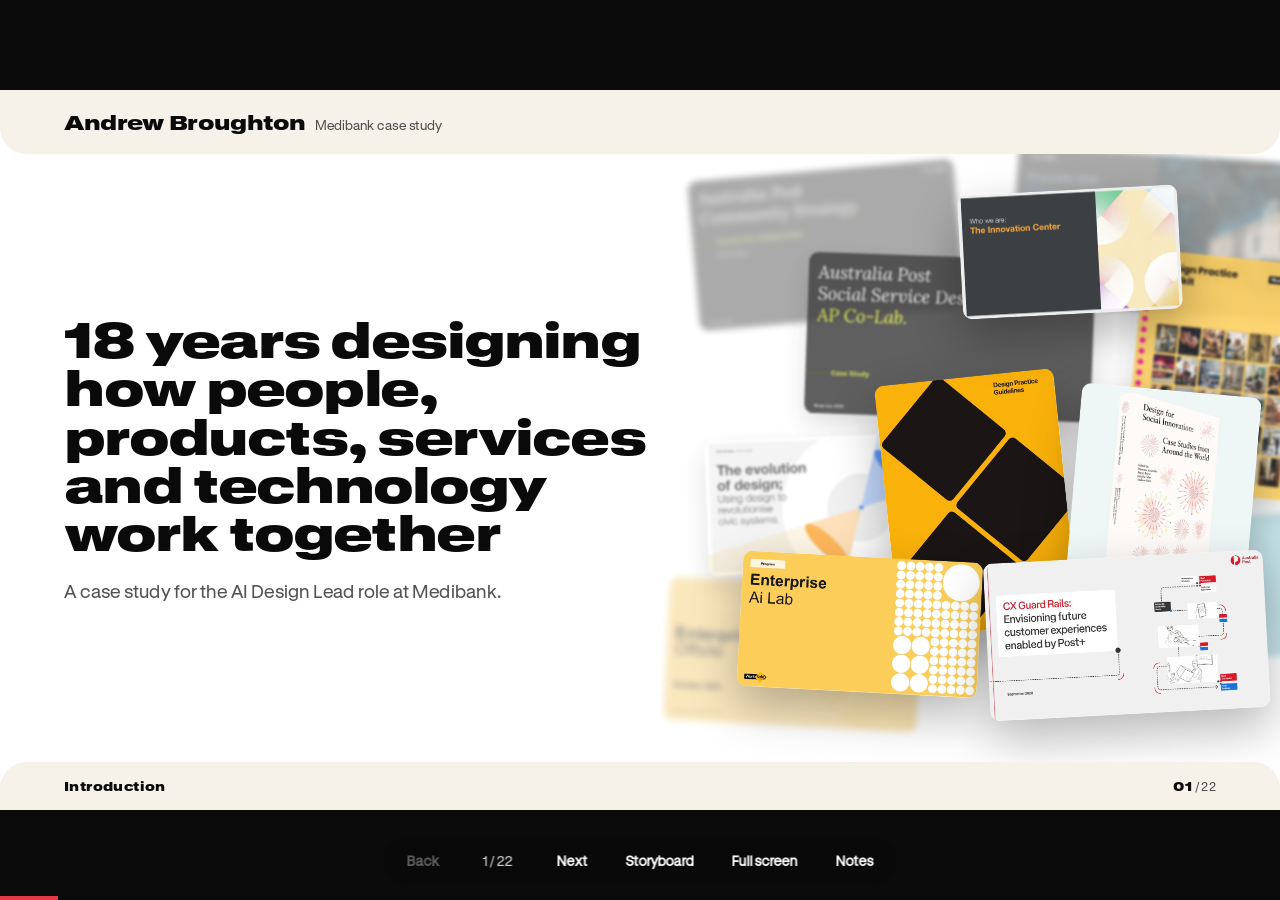
==== medibank/index.html @ 17a87cd7 "Update index.html" ====
<!doctype html>
<html lang="en">
<head>
<meta charset="utf-8">
<meta name="viewport" content="width=device-width, initial-scale=1">
<meta name="robots" content="noindex, nofollow">
<title>Andrew Broughton, Medibank case study</title>
<style>
/* Type and tokens match broughton.com.au/styles.css.
   Font paths are root-relative, so they load once this sits on broughton.com.au. */
@font-face{font-family:"GT Standard L";src:url("/GT-Standard/GT-Standard-L-Standard-Regular-Trial.woff2") format("woff2");font-weight:400;font-style:normal;font-display:swap}
@font-face{font-family:"GT Standard M";src:url("/GT-Standard/GT-Standard-M-Extended-Black-Trial.woff2") format("woff2");font-weight:900;font-style:normal;font-display:swap}

:root{
  --primary:#E63946;
  --ink:#0A0A0A;
  --ink-70:rgba(17,17,17,.72);
  --white:#FFFFFF;
  --grey-soft:#F5F5F5;
  --cream:#F6F2E9;
  --line:#E4DED2;
  --todo:#7A4E00;
  --todo-bg:#FFF1CC;
  --ease:cubic-bezier(.22,.61,.36,1);
  --L:"GT Standard L",system-ui,sans-serif;
  --M:"GT Standard M",system-ui,sans-serif;
}
*{box-sizing:border-box;margin:0;padding:0}
html,body{height:100%;background:var(--ink);overflow:hidden}
body{font-family:var(--L);color:var(--ink);-webkit-font-smoothing:antialiased}
h1,h2,h3,h4{font-family:var(--M);font-weight:900;line-height:1.02;letter-spacing:-.03em;text-wrap:balance}
button{font:inherit;color:inherit}
a{color:inherit}
:focus-visible{outline:4px solid var(--primary);outline-offset:4px}
.todo{background:var(--todo-bg);color:var(--todo);border-radius:8px;padding:1px 8px;font-family:var(--L);font-weight:400;font-size:.9em;letter-spacing:0;box-decoration-break:clone;-webkit-box-decoration-break:clone}
.ink .todo,.lede .todo,.cap .todo{background:#3B2F12;color:#FFD98A}

/* ============ Stage: a fixed 1920x1080 slide, scaled to fit ============ */
.stage{position:absolute;left:50%;top:50%;width:1920px;height:1080px;transform-origin:center;overflow:hidden;background:var(--white)}
.slide{position:absolute;inset:0;background:var(--white);opacity:0;visibility:hidden;transition:opacity .45s var(--ease),transform .45s var(--ease),visibility 0s linear .45s;transform:translateX(48px)}
.slide.before{transform:translateX(-48px)}
.slide.active{opacity:1;visibility:visible;transform:none;transition:opacity .45s var(--ease),transform .45s var(--ease),visibility 0s}
@media (prefers-reduced-motion:reduce){.slide,.slide.before,.slide.active{transform:none;transition:none}}

/* Slide chrome: the portfolio's cream header and ticker */
.s-head,.s-foot{color:var(--ink)}
.s-head{position:absolute;top:0;left:0;right:0;height:96px;background:var(--cream);border-radius:0 0 40px 40px;display:flex;align-items:center;justify-content:space-between;padding:0 96px;z-index:3}
.s-brand{font-family:var(--M);font-weight:900;font-size:30px;letter-spacing:-.025em}
.s-brand small{font-family:var(--L);font-weight:400;font-size:20px;letter-spacing:0;color:var(--ink-70);margin-left:14px}
.s-sect{font-size:20px;color:var(--ink-70)}
.s-sect b{font-family:var(--M);font-weight:900;color:var(--primary);margin-right:10px}
.s-foot{position:absolute;bottom:0;left:0;right:0;height:72px;background:var(--cream);border-radius:40px 40px 0 0;display:flex;align-items:center;justify-content:space-between;padding:0 96px;z-index:3}
.s-foot .t{font-family:var(--M);font-weight:900;font-size:18px;letter-spacing:.01em}
.s-foot .t span{font-family:var(--L);font-weight:400;color:var(--ink-70);margin-left:12px}
.s-foot .n{font-family:var(--M);font-weight:900;font-size:18px}
.s-foot .n span{color:var(--ink-70);font-family:var(--L);font-weight:400}
.s-body{position:absolute;top:96px;bottom:72px;left:0;right:0;padding:56px 96px;display:flex;flex-direction:column;justify-content:center}

/* Case card, the portfolio's rollover pattern */
.case{display:flex;flex-direction:column;background:none;border:0;padding:0;text-align:left;cursor:zoom-in;width:100%;text-decoration:none;color:inherit}
.case[data-missing]{cursor:default}
a.case{cursor:pointer}
.case .media{border-radius:40px 40px 0 0;overflow:hidden;background:var(--grey-soft);position:relative;transition:border-radius .4s var(--ease)}
.case .media img{width:100%;height:100%;object-fit:cover;display:block}
.case .cap{background:var(--primary);color:#fff;border-radius:0 0 40px 40px;padding:24px 30px 28px;display:flex;flex-direction:column;gap:8px;transition:border-radius .4s var(--ease)}
.case .cap h3,.case .cap h4{color:#fff;font-size:26px;letter-spacing:-.02em}
.case .cap p{color:rgba(255,255,255,.92);font-size:19px;line-height:1.4}
.case:hover .media,.case:hover .cap{border-radius:72px}
.case:focus-visible{outline:none}
.case:focus-visible .cap{outline:4px solid var(--ink);outline-offset:4px}

/* Missing image: says exactly which file to drop in */
.ph{position:absolute;inset:0;display:flex;flex-direction:column;align-items:center;justify-content:center;text-align:center;padding:24px;gap:6px;color:var(--ink-70);font-size:18px;background:repeating-linear-gradient(135deg,var(--grey-soft) 0 18px,#EDEDED 18px 36px)}
.ph b{color:var(--ink);font-size:20px}
.ph em{font-style:normal;background:#fff;border-radius:999px;padding:4px 14px;font-size:15px;color:var(--ink);margin-top:6px;word-break:break-all}
.ink .ph{background:repeating-linear-gradient(135deg,#1A1A1A 0 18px,#222 18px 36px);color:rgba(255,255,255,.7)}
.ink .ph b{color:#fff}

/* ============ Title slide ============ */
.intro .top{display:flex;justify-content:space-between;align-items:flex-end;gap:64px}
.intro h1{font-size:104px;line-height:.98;letter-spacing:-.035em;max-width:15ch}
.lede{background:var(--ink);color:#fff;border-radius:28px;padding:28px 34px;font-size:24px;line-height:1.45;max-width:30ch}
.intro .lede{max-width:34ch;flex:none}
.cards{display:grid;grid-template-columns:repeat(5,1fr);gap:28px;margin-top:48px}
.cards .media{height:170px}
.cards .cap{min-height:250px;padding:22px 26px 26px}
.cards .cap h3{font-size:23px}
.cards .cap p{font-size:16px}
.cards .cap .org{opacity:.85}

/* ============ Published ============ */
.slide.ink{background:var(--ink);color:#fff}
.pub{display:grid;grid-template-columns:470px 640px 1fr;gap:40px;align-items:center;height:100%}
.pub h2{font-size:84px;color:#fff;letter-spacing:-.035em}
.pub .intro-p{font-size:24px;line-height:1.45;margin-top:28px;color:rgba(255,255,255,.84)}
.pub-feature .media{height:520px}
.pub-feature .cap h3{font-size:30px}
.pub-feature .cap p{font-size:20px}
.pub-side{display:grid;grid-template-columns:1fr 1fr;gap:24px}
.pub-side .media{height:196px}
.pub-side .cap{padding:18px 22px 22px;min-height:120px}
.pub-side .cap h4{font-size:19px}
.pub-side .cap p{font-size:15px}

/* ============ Question slides ============ */
.slide.question{background:var(--primary);color:#fff}
.question .count{font-family:var(--M);font-weight:900;font-size:24px}
.question h2{font-size:112px;line-height:1.02;letter-spacing:-.04em;margin-top:24px;position:relative;z-index:1}
.question h2 .ln{display:block;overflow:hidden;padding-bottom:.2em;margin-bottom:-.2em}
.question h2 .ln>span{display:block;transform:translateY(112%);transition:transform .9s var(--ease)}
.question.active h2 .ln>span{transform:none}
.question h2 .ln:nth-child(2)>span{transition-delay:.08s}
.question h2 .ln:nth-child(3)>span{transition-delay:.16s}
.question h2 .ln:nth-child(4)>span{transition-delay:.24s}
.question .sub{font-size:28px;margin-top:30px;max-width:56ch;position:relative;z-index:1}
.jump{display:flex;gap:14px;flex-wrap:wrap;margin-top:36px;position:relative;z-index:1}
.pill{display:inline-flex;align-items:center;gap:12px;background:var(--ink);color:#fff;border:0;border-radius:999px;padding:16px 28px;font-weight:600;font-size:20px;cursor:pointer;text-decoration:none;transition:background .2s ease,color .2s ease}
.pill:hover{background:var(--primary);color:#fff}
.pill.light{background:#fff;color:var(--ink)}
.pill.light:hover{background:var(--ink);color:#fff}
.ghost{position:absolute;right:40px;bottom:-150px;font-family:var(--M);font-weight:900;font-size:1000px;line-height:1;color:rgba(255,255,255,.12);pointer-events:none;transform:translateY(80px);opacity:0;transition:transform 1.1s var(--ease) .1s,opacity 1.1s var(--ease) .1s}
.question.active .ghost{transform:none;opacity:1}
@media (prefers-reduced-motion:reduce){.question h2 .ln>span,.ghost{transform:none!important;opacity:1}}

/* ============ Project frames ============ */
.slide.frame.alt{background:var(--grey-soft)}
.frame-grid{display:grid;grid-template-columns:700px 1fr;gap:64px;align-items:center;height:100%}
.frame .crumb{font-size:20px;color:var(--ink-70)}
.frame .crumb b{font-family:var(--M);font-weight:900;color:var(--primary);margin-right:8px}
.frame h3{font-size:76px;margin-top:14px;letter-spacing:-.035em}
.frame .org{font-size:20px;color:var(--ink-70);margin-top:8px}
.frame .lede{margin-top:28px;font-size:27px;max-width:none}
.did{margin-top:22px;font-size:20px;line-height:1.5}
.did p+p{margin-top:12px}
.proof{margin-top:22px;padding-top:18px;border-top:3px solid var(--line);font-size:19px;line-height:1.45}
.proof a{color:var(--primary);font-weight:600}
.shots{display:grid;grid-template-columns:1fr 1fr;gap:32px;align-items:start}
.shots .media{aspect-ratio:4/3;height:auto}
.media.fit-contain{background:#E8E4DA}
.media.fit-contain img{object-fit:contain;padding:18px}
.ink .media.fit-contain{background:#1E1E1E}
.shots .cap{padding:22px 28px 24px}
.shots .cap h4{font-size:20px}
.shots .cap p{font-size:18px}


/* Frame: text left, two big images stacked on the right, bleeding off the edge (3/8 of the slide) */
.slide.frame .s-body{padding-right:calc(720px + 96px)}
.frame-text{max-width:900px}
.stack{position:absolute;top:24px;bottom:24px;right:0;width:720px;display:grid;grid-template-rows:repeat(2,minmax(0,1fr));gap:16px}
.shot{position:relative;display:block;height:100%;border:0;padding:0;background:none;cursor:zoom-in;text-align:left}
.shot .media{position:absolute;inset:0;border-radius:40px 0 0 40px;overflow:hidden;background:var(--grey-soft);transition:border-radius .4s var(--ease)}
.shot:hover .media{border-radius:72px 0 0 72px}
.shot .media img{width:100%;height:100%;object-fit:cover;display:block}
.shot .media.fit-contain img{object-fit:contain;padding:22px}
.shot .tag{position:absolute;left:24px;bottom:22px;z-index:2;display:inline-flex;align-items:baseline;gap:12px;max-width:calc(100% - 48px);background:var(--primary);color:#fff;border-radius:999px;padding:10px 20px;font-size:17px;line-height:1.3}
.shot .tag b{font-family:var(--M);font-weight:900;font-size:15px;white-space:nowrap}
.shot .tag .todo{background:#3B2F12;color:#FFD98A}
.shot:focus-visible{outline:none}
.shot:focus-visible .media{outline:4px solid var(--primary);outline-offset:-4px}
.shot[data-missing] .tag{display:none}


.did .lbl{font-family:var(--M);font-weight:900;color:var(--primary);letter-spacing:-.01em}
.steps-row{list-style:none;counter-reset:st;display:flex;gap:14px;margin-top:30px;position:relative;z-index:1;flex-wrap:wrap}
.steps-row li{counter-increment:st;display:flex;align-items:center;gap:12px;background:rgba(0,0,0,.16);border-radius:999px;padding:10px 22px 10px 10px;font-size:21px;font-weight:600}
.steps-row li::before{content:counter(st);display:inline-flex;align-items:center;justify-content:center;width:36px;height:36px;border-radius:50%;background:#fff;color:var(--primary);font-family:var(--M);font-weight:900;font-size:18px}

/* Frame: problem > solution on the slide; detail on demand */
.ps{margin-top:30px;display:grid;gap:18px;max-width:820px}
.ps p{font-size:25px;line-height:1.4}
.ps.story{gap:22px;margin-top:26px}
.ps.story p{font-size:22px;line-height:1.42}
.ps.story .concl{padding-top:18px;border-top:3px solid var(--line)}
.ps b{display:block;font-family:var(--M);font-weight:900;font-size:16px;letter-spacing:.02em;color:var(--primary);margin-bottom:4px}
.frame .proof{font-size:20px;margin-top:28px;max-width:820px}
.detail-btn{margin-top:26px;display:inline-flex;align-items:center;gap:10px;background:transparent;border:2px solid var(--line);border-radius:999px;padding:8px 10px 8px 18px;font-size:16px;font-weight:600;color:var(--ink-70);cursor:pointer}
.detail-btn span{display:inline-flex;align-items:center;justify-content:center;width:26px;height:26px;border-radius:6px;background:var(--grey-soft);font-size:13px;font-weight:700}
.detail-btn:hover{border-color:var(--primary);color:var(--ink)}
.detail{position:absolute;top:24px;bottom:24px;left:48px;width:calc(1920px - 720px - 48px - 48px);background:var(--ink);color:#fff;border-radius:40px;padding:48px 56px;z-index:4;opacity:0;visibility:hidden;transform:translateY(16px);transition:opacity .3s var(--ease),transform .3s var(--ease),visibility 0s linear .3s;overflow:auto}
.slide.show-detail .detail{opacity:1;visibility:visible;transform:none;transition:opacity .3s var(--ease),transform .3s var(--ease),visibility 0s}
.detail-head{display:flex;justify-content:space-between;align-items:center;gap:20px;margin-bottom:28px}
.detail-head b{font-family:var(--M);font-weight:900;font-size:26px}
.detail-head .pill{background:#fff;color:var(--ink);font-size:16px;padding:10px 18px}
.detail .did{font-size:24px;line-height:1.5;margin-top:0}
.detail .did p+p{margin-top:18px}
.detail .todo{background:#3B2F12;color:#FFD98A}
.frame .asks{margin-top:26px;font-family:var(--M);font-weight:900;font-size:20px;color:var(--primary);letter-spacing:-.01em}
.frame .asks + .lede{margin-top:10px}

/* Title */
.intro h1{font-size:74px;max-width:15ch;position:relative;z-index:2}
.intro .lede{position:relative;z-index:2}
.intro-sub{position:relative;z-index:2;margin-top:36px;font-size:28px;color:var(--ink-70)}
.collage{position:absolute;inset:-96px 0 0 0;pointer-events:none;z-index:1}
.collage .cl{position:absolute;display:block;border-radius:14px;transform:translate(calc(var(--mx,0)*var(--p)),calc(var(--my,0)*var(--p))) rotate(var(--r));animation:drift calc(9s + var(--k)*.7s) ease-in-out infinite alternate;transition:transform .6s cubic-bezier(.2,.7,.2,1)}
.collage .d0{--p:-10px;filter:blur(5px) saturate(.8);opacity:.45;z-index:1}
.collage .d1{--p:-22px;filter:blur(1.6px);opacity:.85;z-index:2;box-shadow:0 18px 40px rgba(0,0,0,.14)}
.collage .d2{--p:-40px;z-index:3;box-shadow:0 30px 70px rgba(0,0,0,.28)}
@keyframes drift{from{translate:0 -8px}to{translate:0 10px}}
@media (prefers-reduced-motion:reduce){.collage .cl{animation:none;transition:none}}
.intro .lede{margin-top:40px;max-width:40ch;font-size:28px}
/* Project map */
.map h2{font-size:46px;letter-spacing:-.03em}
.pmap{display:grid;grid-template-columns:1fr repeat(4,170px);column-gap:16px;row-gap:12px;margin-top:24px;align-items:center}
.pm-q{font-size:16px;font-weight:600;line-height:1.25;text-decoration:none;color:var(--ink);text-align:center;align-self:end;padding-bottom:6px}
.pm-q b{display:block;font-family:var(--M);font-weight:900;font-size:28px;color:var(--primary)}
.pm-p{display:grid;grid-template-columns:120px 1fr;gap:22px;align-items:center;background:var(--grey-soft);border-radius:28px 0 0 28px;padding:10px 18px 10px 10px;height:100px}
.pm-img{height:80px;border-radius:20px;overflow:hidden;position:relative;background:#e8e8e8}
.pm-img img{width:100%;height:100%;object-fit:cover;display:block}
.pm-img .ph{font-size:12px;padding:6px}.pm-img .ph em,.pm-img .ph span{display:none}
.pm-p h3{font-size:24px;letter-spacing:-.02em}
.pm-org{font-size:15px;color:var(--ink-70);margin-top:2px}
.pm-t{font-size:18px;margin-top:6px;line-height:1.35}
.pm-c{display:flex;align-items:center;justify-content:center;height:100px;background:var(--grey-soft)}
.pm-c i{width:34px;height:34px;border-radius:50%;border:4px solid var(--primary);display:block}
.pm-c.lead i{background:var(--primary)}
.pm-c.on:hover i{transform:scale(1.15)}
.pm-key{margin-top:16px;font-size:16px;color:var(--ink-70);display:flex;gap:10px;align-items:center}
.pm-key .k{width:34px;height:16px;border-radius:999px;background:#F6C3C7;display:inline-block;margin-left:14px}
.pm-key .k.lead{background:var(--primary);margin-left:0}
.matrix .off{background:transparent;border:2px dashed transparent;min-height:70px}

/* Gantt project map */
.gantt{display:grid;grid-template-columns:minmax(0,1fr) 820px;column-gap:24px;row-gap:12px;margin-top:24px;align-items:center}
.g-head{display:grid;grid-template-columns:repeat(4,1fr)}
.g-q{font-size:16px;font-weight:600;line-height:1.25;text-decoration:none;color:var(--ink);padding:0 12px 8px;border-left:2px solid var(--line)}
.g-q b{display:block;font-family:var(--M);font-weight:900;font-size:26px;color:var(--primary)}
.g-track{position:relative;height:100px;background:var(--grey-soft);border-radius:0 28px 28px 0}
.g-col{position:absolute;top:0;bottom:0;width:25%;border-left:2px solid #fff}
.g-link{position:absolute;top:50%;height:0;border-top:3px dashed rgba(230,57,70,.45);transform:translateY(-50%)}
.g-seg{position:absolute;top:28px;height:44px;width:25%;background:#F6C3C7;color:#fff;text-decoration:none;display:flex;align-items:center;justify-content:center;font-family:var(--M);font-weight:900;font-size:15px;letter-spacing:.02em;z-index:1}
.g-seg.lead{background:var(--primary)}
.g-seg.l{border-top-left-radius:999px;border-bottom-left-radius:999px;margin-left:10px;width:calc(25% - 10px)}
.g-seg.r{border-top-right-radius:999px;border-bottom-right-radius:999px;width:calc(25% - 10px)}
.g-seg.l.r{width:calc(25% - 20px)}
.g-seg:hover{filter:brightness(.92)}

/* Who I am */
.slide.me .s-body{padding-right:calc(720px + 96px)}
.me h2{font-size:84px;letter-spacing:-.035em}
.me-role{font-size:22px;color:var(--ink-70);margin-top:8px}
.me .lede{margin-top:26px;font-size:26px;max-width:none}
.arc{list-style:none;display:grid;grid-template-columns:repeat(3,1fr);gap:22px;margin-top:32px}
.arc li{border-top:4px solid var(--primary);padding-top:14px}
.arc span{font-size:15px;color:var(--ink-70)}
.arc b{display:block;font-family:var(--M);font-weight:900;font-size:26px;margin-top:2px}
.arc p{font-size:17px;line-height:1.4;margin-top:6px}
.stats{display:grid;grid-template-columns:repeat(4,1fr);gap:22px;margin-top:32px}
.stats b{display:block;font-family:var(--M);font-weight:900;font-size:40px;color:var(--primary);letter-spacing:-.03em}
.stats span{font-size:15px;line-height:1.35;display:block;margin-top:4px}
.stack.one{grid-template-rows:1fr}
/* The question */
.ask h2{font-size:84px}
.ask .steps-row{display:grid;grid-template-columns:repeat(2,max-content);gap:12px 14px;margin-top:22px}
.ask .answer{background:var(--ink);color:#fff;border-radius:28px;padding:26px 32px;font-size:27px;line-height:1.45;max-width:72ch;margin-top:28px;position:relative;z-index:1}
.ask .sub{font-size:22px;margin-top:22px}
.steps-row a{color:#fff;text-decoration:none}
.cl-sub{font-size:24px;line-height:1.45;margin-top:18px;max-width:62ch;color:var(--ink-70)}
.clients h2{font-size:64px;letter-spacing:-.035em}
.cl-grid{display:grid;grid-template-columns:1fr 1fr 1.6fr;gap:24px;margin-top:36px}
.cl-col{background:var(--grey-soft);border-radius:32px;padding:30px;display:flex;flex-direction:column}
.cl-label{font-family:var(--M);font-weight:900;font-size:30px;color:var(--primary)}
.cl-firms{font-size:16px;color:var(--ink-70);margin-top:4px}
.cl-list{list-style:none;display:flex;flex-wrap:wrap;gap:10px 22px;margin-top:22px}
.cl-list li{font-family:var(--M);font-weight:900;font-size:28px;letter-spacing:-.02em;line-height:1.15}
.cl-work{margin-top:auto;padding-top:22px;font-size:17px;line-height:1.45}
.steps-row em{font-style:normal;font-weight:400;opacity:.82;margin-left:10px}
.map-in{position:relative;z-index:2}
.collage.back{inset:-96px 0 -72px 0;z-index:0}
.collage.back .cl{filter:blur(7px) saturate(.85);opacity:.32;--p:-12px;box-shadow:none}
.cs-sub{font-size:22px;color:var(--ink-70);margin-top:12px}
.cs-clients{font-size:17px;color:var(--ink-70);margin-top:22px}
.map .cs{background:rgba(245,245,245,.94);backdrop-filter:blur(6px)}
.cs-line{font-family:var(--M);font-weight:900;font-size:28px;line-height:1.25;letter-spacing:-.02em;margin-top:28px;padding-top:24px;border-top:4px solid var(--primary)}
.cs .cs-foot{margin-top:auto;padding-top:24px;font-weight:700}
.reflect-grid{grid-template-columns:repeat(4,minmax(0,1fr))!important}
.why .cs-grid{margin-top:36px}.why .cs{padding:24px}.why .cs-n{font-size:34px}.why .cs-q{font-size:18px;min-height:0}.why .cs-line{font-size:22px;margin-top:16px;padding-top:16px}
.why h2{font-size:58px;max-width:22ch;line-height:1.05}
.why-k{color:var(--primary);font-weight:700;font-size:20px}
.why-lede{font-size:24px;line-height:1.5;max-width:66ch;margin-top:20px;color:var(--ink-70)}
.bleed-bg{position:absolute;top:-96px;bottom:-72px;left:0;right:0;z-index:0;border:0;padding:0;margin:0;background:#111;cursor:zoom-in;overflow:hidden}
.bleed-bg img{width:100%;height:100%;object-fit:cover;display:block}
.bleed-bg::after{content:"";position:absolute;inset:0;background:linear-gradient(90deg,rgba(10,10,10,.9) 0%,rgba(10,10,10,.82) 38%,rgba(10,10,10,.25) 62%,rgba(10,10,10,0) 80%);pointer-events:none}
.bleed .frame-text{position:relative;z-index:1;color:#fff}
.bleed .frame-text .crumb,.bleed .frame-text .org{color:rgba(255,255,255,.8)}
.bleed .frame-text .crumb b{color:#FF8A93}
.bleed .frame-text .asks{color:#FF8A93}
.bleed .frame-text h3{color:#fff}
.bleed .frame-text .lede{background:#fff;color:var(--ink)}
.bleed .intro-line{color:#fff}
.bleed .detail-btn{background:rgba(255,255,255,.12);color:#fff;border-color:rgba(255,255,255,.4)}
.hero .stack{display:none!important}
.hero .frame-text{max-width:720px!important;position:relative;z-index:1}
.hero .frame-text .lede,.hero .intro-line{max-width:720px!important}
.hero-img{left:880px!important}
.close-img{left:1000px!important}
.close-in{max-width:860px}
.bleed-tag{position:absolute;right:96px;bottom:24px;z-index:2;display:inline-flex;gap:12px;align-items:baseline;background:var(--primary);color:#fff;border-radius:999px;padding:10px 20px;font-size:17px;pointer-events:none}
.bleed-tag b{font-family:var(--M);font-weight:900;font-size:15px}
.close .bleed-bg::after{background:linear-gradient(90deg,rgba(10,10,10,.8) 0%,rgba(10,10,10,.45) 38%,rgba(10,10,10,0) 60%)}
.close-in{position:relative;z-index:1}
.close h2{font-size:150px;letter-spacing:-.04em;line-height:.95;color:var(--ink)}
.close-q{font-family:var(--M);font-weight:900;font-size:64px;color:var(--primary);margin-top:18px;letter-spacing:-.02em}
.close-links{display:flex;gap:14px;margin-top:40px}
.close-links span{background:var(--grey-soft);border-radius:999px;padding:10px 20px;font-size:20px;color:var(--ink)}
.intro-line{font-size:26px;line-height:1.45;margin-top:28px;max-width:820px}
.fd-text{position:relative;z-index:1;max-width:600px;display:flex;flex-direction:column;justify-content:center;height:100%}
.fd-lab{font-family:var(--M);font-weight:900;font-size:22px;color:var(--primary);margin-top:22px}
.fd h3{font-size:50px;line-height:1.05;letter-spacing:-.03em;margin-top:10px}
.fd-body{font-size:22px;line-height:1.5;margin-top:22px}
.fd-out{font-size:19px;line-height:1.45;margin-top:22px;padding-top:18px;border-top:3px solid var(--line)}
.fd-out b{display:block;font-family:var(--M);font-weight:900;font-size:15px;color:var(--primary);margin-bottom:4px}
.fd-img{position:absolute!important;top:24px;bottom:24px;right:0;left:740px;height:auto!important;width:auto!important}
.fd-img .media{border-radius:40px 0 0 40px}
.fd-img .media.fit-contain img{padding:28px}
.cs-grid{display:grid;grid-template-columns:repeat(4,minmax(0,1fr));gap:24px;margin-top:40px}
.cs{display:flex;flex-direction:column;background:var(--grey-soft);border-radius:32px;padding:32px 28px;color:var(--ink);text-decoration:none;transition:border-radius .4s cubic-bezier(.22,.61,.36,1)}
.cs:hover,.cs:focus-visible{border-radius:64px;outline:none}
.cs:hover .cs-img,.cs:focus-visible .cs-img{border-radius:48px}
.cs-n{font-family:var(--M);font-weight:900;font-size:44px;color:var(--primary);line-height:1}
.cs-area{font-size:18px;font-weight:700;margin-top:10px;color:var(--primary)}
.cs-q{font-size:22px;line-height:1.3;margin-top:8px;min-height:3.9em}
.cs-img{height:240px;border-radius:22px;transition:border-radius .4s cubic-bezier(.22,.61,.36,1);overflow:hidden;position:relative;background:#e8e8e8;margin-top:18px}
.cs-img img{width:100%;height:100%;object-fit:cover;display:block}
.cs-img .ph{font-size:14px}.cs-img .ph em,.cs-img .ph span{display:none}
.cs h3{font-size:30px;letter-spacing:-.02em;margin-top:20px}
.cs-org{font-size:16px;color:var(--ink-70);margin-top:4px}
.cs-t{font-size:19px;line-height:1.4;margin-top:12px}
/* Question slides: role line */
.question h2{font-size:100px}
.q-role{position:relative;z-index:1;margin-top:18px;font-size:20px;font-weight:600;background:rgba(0,0,0,.16);display:inline-block;padding:10px 18px;border-radius:14px;max-width:70ch}
/* Frame: role fit */
.org .fit{margin-left:14px;font-size:15px;font-weight:600;color:var(--primary);background:#FDECEE;border-radius:999px;padding:4px 12px;white-space:nowrap}
/* Gantt role line */
.g-q em{display:block;font-style:normal;font-weight:400;font-size:14px;color:var(--ink-70);margin-top:4px}
/* Why me */
.why h2{font-size:64px;letter-spacing:-.035em}
.why-grid{margin-top:28px;display:grid;gap:10px}
.why-r{display:grid;grid-template-columns:560px 1fr 220px;gap:32px;align-items:center;background:var(--grey-soft);border-radius:24px;padding:24px 28px;color:var(--ink);text-decoration:none}
.why-r em{display:block;font-style:normal;font-size:16px;font-weight:700;color:var(--primary);margin-bottom:6px}
.why-r b{display:block;font-family:var(--M);font-weight:900;font-size:26px;line-height:1.2;letter-spacing:-.02em}
.why-r p{font-size:23px;line-height:1.4}
.why-r span{display:flex;gap:8px;flex-wrap:wrap;justify-content:flex-end}
.why-r i{font-style:normal;font-size:14px;font-weight:600;background:#fff;border-radius:999px;padding:5px 12px}
.why-close{margin-top:24px;font-size:26px;max-width:none}
.why-hands{margin-top:14px;font-size:18px;color:var(--ink-70)}
/* ============ Reflection ============ */
.reflect h2{font-size:104px;letter-spacing:-.035em;color:#fff;max-width:14ch}
.reflect-grid{display:grid;grid-template-columns:repeat(5,1fr);gap:36px;margin-top:72px}
.reflect-grid div{border-top:4px solid var(--primary);padding-top:22px}
.reflect-grid h3{font-size:26px;letter-spacing:-.02em;color:#fff}
.reflect-grid p{font-size:20px;line-height:1.45;margin-top:12px;color:rgba(255,255,255,.84)}

/* ============ Presenter controls (outside the slide, auto-hide) ============ */
.controls{position:fixed;left:50%;bottom:16px;transform:translateX(-50%);z-index:50;display:flex;align-items:center;gap:6px;background:rgba(10,10,10,.86);backdrop-filter:blur(8px);border-radius:999px;padding:6px;transition:opacity .3s ease}
.controls.hide{opacity:0;pointer-events:none}
.controls button{background:transparent;border:0;color:#fff;border-radius:999px;padding:9px 16px;font-size:14px;font-weight:600;cursor:pointer}
.controls button:hover{background:var(--primary)}
.controls button[disabled]{opacity:.35;pointer-events:none}
.controls .pos{color:rgba(255,255,255,.8);font-size:14px;padding:0 10px;min-width:74px;text-align:center;font-variant-numeric:tabular-nums}
.progress{position:fixed;left:0;bottom:0;height:4px;background:var(--primary);z-index:49;transition:width .45s var(--ease)}


/* Presenter window */
.pv{position:fixed;inset:0;overflow:auto;background:var(--ink);color:#fff;padding:28px 36px;display:flex;flex-direction:column;gap:18px;font-family:var(--L)}
.pv-top{display:flex;gap:20px;align-items:center;font-size:18px;color:rgba(255,255,255,.75)}
#pvtime{font-family:var(--M);font-weight:900;font-size:40px;color:#fff;margin-left:auto;font-variant-numeric:tabular-nums}
#pvtime.over{color:var(--primary)}
.pv .pill{font-size:15px;padding:10px 18px;background:#fff;color:var(--ink)}
.pv .pill:hover{background:var(--primary);color:#fff}
.pv-label{font-family:var(--M);font-weight:900;font-size:26px;color:var(--primary)}
.pv-notes{font-size:24px;line-height:1.55;max-width:70ch;flex:1}
.pv-empty{color:rgba(255,255,255,.5)}
.pv-h{font-family:var(--M);font-weight:900;font-size:18px;color:var(--primary);margin-top:22px}
.pv-detail{margin:8px 0 0 22px;font-size:19px;line-height:1.5;color:rgba(255,255,255,.88)}
.pv-detail li+li{margin-top:8px}
.pv-next{font-size:18px;color:rgba(255,255,255,.7);border-top:1px solid rgba(255,255,255,.2);padding-top:14px}
.pv-btns{display:flex;gap:10px}

/* Dialogs */
dialog{border:0;padding:0;background:transparent;max-width:none;max-height:none;margin:auto}
dialog::backdrop{background:rgba(10,10,10,.78)}
.map-card{background:var(--cream);border-radius:28px;padding:28px 32px;width:min(1180px,calc(100vw - 32px));max-height:calc(100vh - 32px);overflow:auto;font-size:15px}
.map-top{display:flex;justify-content:space-between;align-items:flex-start;gap:16px}
.map-card h2{font-size:28px}
.map-card .hint{color:var(--ink-70);margin-top:4px}
.map-card .pill{font-size:14px;padding:10px 18px}
.matrix-wrap{overflow-x:auto;margin-top:20px;padding-bottom:4px}
.matrix{display:grid;grid-template-columns:150px repeat(5,minmax(130px,1fr));gap:8px;min-width:820px}
.matrix .hd{font-family:var(--M);font-weight:900;font-size:13px;padding:0 4px 4px;align-self:end}
.matrix .rq{font-family:var(--M);font-weight:900;font-size:13px;align-self:center;padding-right:8px}
.matrix button{font-size:12.5px;line-height:1.35;text-align:left;background:#fff;border:2px solid transparent;border-radius:14px;padding:10px 12px;min-height:70px;cursor:pointer}
.matrix button:hover{border-color:var(--primary)}
.matrix button.here{background:var(--primary);color:#fff}
.matrix button.gap{background:transparent;border:2px dashed #CFC6B5;color:var(--ink-70)}
.map-extra{display:flex;gap:8px;flex-wrap:wrap;margin-top:14px}
.keys-help{margin-top:14px;color:var(--ink-70);font-size:13px}
.lightbox figure{display:flex;flex-direction:column;align-items:center;gap:12px}
.lightbox img{max-width:calc(100vw - 32px);max-height:calc(100vh - 110px);border-radius:24px;display:block;background:#fff}
.lightbox figcaption{color:#fff;font-size:15px;max-width:70ch;text-align:center}
.lightbox .close{position:fixed;top:16px;right:16px;font-size:14px;padding:10px 18px}

/* Print / Save as PDF: one slide per page */
@page{size:1920px 1080px;margin:0}
@media print{
  html,body{overflow:visible;height:auto;background:#fff}
  .stage{position:static;transform:none!important;width:1920px;height:auto;overflow:visible}
  .slide{position:relative;width:1920px;height:1080px;opacity:1!important;visibility:visible!important;transform:none!important;break-after:page;page-break-after:always}
  .question h2 .ln>span,.ghost{transform:none!important;opacity:1!important}
  .controls,.progress{display:none}
  *{-webkit-print-color-adjust:exact;print-color-adjust:exact}
}
</style>
</head>
<body>

<div class="stage" id="stage" role="region" aria-roledescription="slide deck" aria-label="Medibank case study"></div>

<div class="controls" id="controls">
  <button id="prev" aria-label="Previous slide">Back</button>
  <span class="pos" id="pos" aria-live="polite"></span>
  <button id="next" aria-label="Next slide">Next</button>
  <button id="mapbtn" aria-haspopup="dialog">Storyboard</button>
  <button id="fsbtn">Full screen</button>
  <button id="presbtn">Notes</button>
</div>
<div class="progress" id="progress"></div>

<dialog id="map" aria-labelledby="map-title">
  <div class="map-card">
    <div class="map-top">
      <div>
        <h2 id="map-title">Storyboard</h2>
        <p class="hint">Four questions down, five projects across. Each question shows only the projects that answer it best.</p>
      </div>
      <button class="pill" id="mapclose">Close</button>
    </div>
    <div class="matrix-wrap"><div class="matrix" id="matrix"></div></div>
    <div class="map-extra" id="mapextra"></div>
    <p class="keys-help">Next: right arrow, space, page down or clicker. Back: left arrow or page up. F: full screen. G: this storyboard. D: show or hide a project's detail. P: presenter notes in a second window. To save a PDF, print from the browser.</p>
  </div>
</dialog>

<dialog id="lightbox" class="lightbox" aria-label="Image">
  <button class="pill light close" id="lbclose">Close</button>
  <figure><img id="lbimg" alt=""><figcaption id="lbcap"></figcaption></figure>
</dialog>

<script>
/* =========================================================
   CONTENT
   Every slide is generated from here.
   [[double brackets]] render as yellow prompts: detail still
   to come from Andrew. Nothing inside them is a claim.

   IMAGES: put files in an images/ folder next to this page.
   Each slot shows the exact filename it expects until the
   file exists. See images/IMAGE-NAMES.txt.
   ========================================================= */
/* Resolve images whether the deck is opened as /medibank, /medibank/ or index.html (a URL without the trailing slash would otherwise look in /images/) */
const IMG = (()=>{const p=location.pathname;if(p.endsWith("/")||/\.[a-z0-9]+$/i.test(p))return "images/";return p.split("/").pop()+"/images/";})();

/* The AI Design Lead position description: five accountabilities. Frames point at one with .role */
const ROLE = [
  "Human-AI experience framework",
  "Supervision and human oversight",
  "Specialist experience leadership",
  "Research and evidence",
  "Enterprise enablement"
];

/* The narrative wrapper: title, who I am, the question behind the brief, why I make sense */
const STORY = {
  "title": {
    "h": "18 years designing how people, products, services and technology work together",
    "lede": "A case study for the AI Design Lead role at Medibank.",
    "collage": [
      [
        "intro-pub.jpg",
        1520,
        96,
        420,
        0,
        4
      ],
      [
        "intro-apcs.jpg",
        1040,
        120,
        400,
        0,
        -5
      ],
      [
        "intro-affinity.jpg",
        1640,
        640,
        380,
        0,
        -3
      ],
      [
        "intro-offsite.jpg",
        1000,
        740,
        380,
        0,
        3
      ],
      [
        "intro-colab.jpg",
        1210,
        250,
        430,
        1,
        2
      ],
      [
        "intro-methods.jpg",
        1700,
        250,
        250,
        1,
        6
      ],
      [
        "intro-cop.jpg",
        1060,
        520,
        360,
        1,
        -2
      ],
      [
        "intro-guidebook.jpg",
        1330,
        430,
        270,
        2,
        -6
      ],
      [
        "pub-dfsi-cover.jpg",
        1610,
        450,
        270,
        2,
        5
      ],
      [
        "cover-ai.jpg",
        1110,
        700,
        360,
        2,
        3
      ],
      [
        "intro-futures.jpg",
        1440,
        150,
        330,
        2,
        -3
      ],
      [
        "intro-guard.jpg",
        1480,
        700,
        420,
        2,
        -3
      ]
    ]
  },
  "me": {
    "name": "Andrew Broughton",
    "role": "Practice Lead, Enterprise Design, WorkSafe Victoria",
    "line": "I'm a creative professional who helps organisations define and deliver strategies, services, products and experiences. I build and nurture the capabilities that make the unreal, real.",
    "arc": [
      [
        "Since 2007",
        "Craft",
        "Product, service, strategic, brand and creative design, across arts and culture, retail, finance, telco, government and tech."
      ],
      [
        "Since 2015",
        "Leadership",
        "In-house, agency and consultancy. Managing and growing design teams, and leading consulting for clients like Australia Post and Meta."
      ],
      [
        "Since 2020",
        "Enterprise",
        "Innovation portfolios, and defining and starting design capabilities, from WorkSafe's Futures Lab to its Enterprise Design practice."
      ]
    ],
    "stats": [
      [
        "Dad",
        "of two boys, outnumbered on snacks and screen time"
      ],
      [
        "Explorer",
        "of Australia's deserts, 7,000 km at a time in our Troopy"
      ],
      [
        "Collector",
        "of synthesizers, with techno released on local and international labels"
      ],
      [
        "Geelong",
        "based, and happy to commute"
      ]
    ],
    "photo": "pub-outlook.jpg",
    "caption": "Speaking at The Outlook, design leadership"
  },
  "ask": {
    "kicker": "Why this role",
    "lines": [
      "Why I'm",
      "excited about",
      "this role"
    ],
    "answer": "AI is the new material for service design. It's fast becoming the interface to digital services, and it's very powerful. Investing now in managing its risk is what opens up the opportunity to use it well, and that's the work I'm most excited to do.",
    "after": "The experience I think is relevant: one case study for each part of the brief."
  },
  "why": {
    "title": "Hold on to the outcome. Let the rest take shape behind it.",
    "lede": "Through these projects, and others like them, I've learnt that it never plays out perfectly, and that's fine. Holding on to a clear, high-level direction, and letting the detail realise as it needs to behind it, is what drives success.",
    "rows": [
      [
        0,
        "Look beyond the plan, and show people a future worth acting on now."
      ],
      [
        1,
        "Make the unreal, real, with the people it's for. Let the evidence decide."
      ],
      [
        2,
        "Build the practice into how the business delivers, then grow its people."
      ],
      [
        3,
        "Make the safe path the easy path, and keep it current."
      ]
    ]
  },
  "map": {
    "title": "Four case studies, from a much longer list",
    "sub": "The experience I think is relevant: one case study for each part of the brief, drawn from 18 years across in-house, consultancy and agency.",
    "clients": "Clients include Australia Post, Meta, World Vision, Optus, Coles, Flybuys, Seek, ME Bank, EnergyAustralia, MIFF, Melbourne Museum and Ford.",
    "back": [
      [
        "intro-apcs.jpg",
        -40,
        60,
        520,
        -4
      ],
      [
        "intro-affinity.jpg",
        560,
        10,
        440,
        3
      ],
      [
        "intro-pub.jpg",
        1180,
        40,
        480,
        -3
      ],
      [
        "intro-methods.jpg",
        1640,
        90,
        300,
        5
      ],
      [
        "intro-offsite.jpg",
        -60,
        640,
        480,
        4
      ],
      [
        "intro-nws.jpg",
        420,
        700,
        500,
        -3
      ],
      [
        "intro-guard.jpg",
        960,
        690,
        520,
        2
      ],
      [
        "intro-cop.jpg",
        1500,
        660,
        460,
        -5
      ],
      [
        "intro-guidebook.jpg",
        200,
        300,
        260,
        -6
      ],
      [
        "pub-dfsi-cover.jpg",
        1700,
        380,
        260,
        4
      ],
      [
        "intro-futures.jpg",
        860,
        330,
        420,
        -2
      ],
      [
        "pub-pda.jpg",
        1300,
        380,
        420,
        3
      ]
    ]
  },
  "close": {
    "h": "Thank you.",
    "sub": "Questions?",
    "photo": "practice-q1-photo.jpg",
    "caption": "The Enterprise Design team, WorkSafe Victoria",
    "links": [
      "broughton.com.au",
      "linkedin.com/in/anmbroughton"
    ]
  }
};

/* tackle: the problem each project was set up to tackle (shown on the project map) */
const PROJECTS = [
  {
    "id": "colab",
    "name": "AP CoLab",
    "org": "Australia Post, with Craig Walker",
    "hmw": "How might we bring services to life through collaboration with communities?",
    "tackle": "Bring new services to life through a design-led program with communities."
  },
  {
    "id": "guard",
    "name": "CX Guardrails",
    "org": "Australia Post, with Craig Walker",
    "hmw": "How might we set the principles and experience for point-of-sale transformation across Australia's largest retail network?",
    "tackle": "Set the vision and priorities for Australia's largest point-of-sale transformation."
  },
  {
    "id": "futures",
    "name": "Futures Lab",
    "org": "WorkSafe Victoria",
    "hmw": "How might we understand the threats and opportunities WorkSafe will face next, near and far, and define new responses?",
    "tackle": "Set up strategy for long-term success: the next, near and far."
  },
  {
    "id": "practice",
    "name": "Design Practice",
    "org": "WorkSafe Victoria",
    "hmw": "How might we set up a central design practice that aligns the business and de-risks how it delivers change?",
    "tackle": "Set up a design practice that aligns the business and de-risks delivery."
  },
  {
    "id": "ai",
    "name": "AI Working Group",
    "org": "WorkSafe Victoria",
    "hmw": "How might we govern AI so WorkSafe can switch on what works, safely?",
    "tackle": "Govern AI so WorkSafe can enable it, safely, and invest in what works."
  }
];
const PUBLICATIONS = {
  "title": "Don't just take my word for it",
  "intro": "I've been lucky enough to have this work recognised, published and presented at forums.",
  "feature": {
    "src": "pub-dfsi-cover.jpg",
    "title": "Design for Social Innovation, 2022",
    "text": "Case studies from around the world. Includes the AP CoLab Neighbourhood Welcome Service, co-designed to help new Australians feel welcome and connected."
  },
  "items": [
    {
      "src": "pub-pda.jpg",
      "title": "Premier's Design Awards 2024",
      "text": "Finalist, Service Design. Delivering the new gold standard in compensable medicine."
    },
    {
      "src": "pub-pub.jpg",
      "title": "The Pub of the Future",
      "text": "Melbourne Design Week 2020 workshop and essay, with Craig Walker."
    },
    {
      "src": "pub-outlook.jpg",
      "title": "The Outlook",
      "text": "Design leadership: building capability, aligning governance, finance and risk."
    },
    {
      "src": "pub-vps.jpg",
      "title": "VPS Innovation Network",
      "text": "Signals, pilots and scaling to business as usual."
    }
  ]
};

/* Each section asks one question (lines) and is answered by q.projects (lead first).
   Each project's black bubble (said) answers it. problem, solution and proof sit under the bubble.
   did[] is the detail layer (D key). Frames not listed in q.projects are kept here but not shown. */
const QUESTIONS = [
  {
    "area": "Strategy and visioning",
    "lines": [
      "How do you",
      "set a direction",
      "people will",
      "commit to?"
    ],
    "sub": "Understand the forces at play. Win hearts and minds. Then show the future state, and the roadmap to get there.",
    "frames": {
      "colab": {
        "said": "We let the community set the why. Then we co-designed the what and the how with them, in a pop-up lab.",
        "did": [
          "Australia Post needed to understand the issues and trends affecting social inclusion across Australia, to know which new essential services to build.",
          "The Neighbourhood Welcome Service, with three ambitions: build the Australia Post brand, empower individuals, connect communities.",
          "The Future of the Post Office work set the vision. The Co-Lab took the work into the community, in a pop-up lab in Footscray, instead of a traditional project approach."
        ],
        "proof": "Outcome: a new essential service connecting Australians to local and national support, lifting post office service use and marketplace sales.",
        "notes": "The Future of the Post Office set the direction. The Co-Lab is where it became a value proposition. The magic was designing how to deliver that value with the community it was meant to serve.",
        "problem": "Australia Post had a vision for the post office of the future. It needed to know which new essential services would actually serve communities.",
        "solution": "A pop-up co-design lab in Footscray, where we shaped that vision into a new service with the people it was for."
      },
      "guard": {
        "said": "Strategy before technology. Four strategy streams and a clear vision for each priority use case, so the new platform delivered experiences, not just features.",
        "did": [
          "Post+ was phased to reduce execution risk. The guard rails were the first phase: a perspective on the experiences customers want, in line with the Post Office Network strategy.",
          "Four strategy streams: support the growth of eCommerce, support our staff to better help our customers, ensure a COVID-safe environment for all, and recognise the diversity of formats across the Post Office network.",
          "Built on research: 76 stakeholder interviews, 56 Post Office staff interviews, 39 customer interviews and 25 Post Office observations, distilled into four design principles: simplicity, accessibility, certainty and recognition."
        ],
        "proof": "Outcome: the guard rails became the context for investment decisions, feasibility analysis and proofs of concept across Post+.",
        "notes": "Strategy first, technology second. Each priority use case carried its own vision for the experience, and the guardrails kept every build true to it.",
        "problem": "Australia Post had committed to Post+, a new point-of-sale platform for its whole network. What it needed to deliver for customers and staff wasn't defined.",
        "solution": "The CX Guard Rails: four strategy streams, design principles from research, and future service experiences for the highest-priority use cases.",
        "role": 0
      },
      "futures": {
        "said": "Look beyond the plan. Mapping the next, near and far gave the executive a reason to act now, and became the front end of the 2025 strategy.",
        "did": [
          "The current strategy looked three years ahead. The CEO's challenge was bigger: build a scheme fit for the next 10, 20 and 30 years, in a modern economy.",
          "Five emerging themes, from a literature review and expert interviews including CSIRO, the Grattan Institute and Telstra's former CTO: the changing Victorian community, changing work contracts, future industry, the non-human organisation, and pressure on the healthcare system.",
          "Speculative futures across three horizons: next (the current strategy), near (around five years, post strategy) and far (beyond). Four future worlds and a set of provocations became four focus areas and experiment briefs.",
          "Then we tested it in the present: experience prototypes scaled with real users using the Eames' Powers of Ten. Four concepts were piloted, and one moved into business as usual."
        ],
        "proof": "Outcome: the foundation for the Innovation Centre's portfolio, and the front end of WorkSafe's 2025 strategy. Shared with the VPS Innovation Network.",
        "notes": "Next, near and far: three years, five years, and beyond. The non-human organisation theme flagged AI regulation, accountability and the need for human supervision back in 2022. That's a direct line to this role.",
        "problem": "The current strategy covered the next three years. No one was looking at what the near and far future would ask of the scheme.",
        "solution": "WorkSafe of the Future: a speculative futures project across the next, near and far horizons, building the bridge to the next strategy.",
        "role": 0,
        "fit": "Setting direction starts with looking further than the plan. Futures Lab is where I did that for WorkSafe, and turned it into a strategy the executive backed.",
        "project": "WorkSafe's strategy looked three years ahead. The CEO's challenge was a scheme fit for the next 10, 20 and 30 years. WorkSafe of the Future mapped the next, near and far: five emerging themes from research and expert interviews, four future worlds, then focus areas and experiment briefs we tested with real users.",
        "conclusion": "A future the executive could see gave them a reason to act now. It became the front end of WorkSafe's 2025 strategy and the Innovation Centre's portfolio, and it flagged AI, accountability and human oversight back in 2022.",
        "intro": "WorkSafe of the Future: a speculative futures project across the next, near and far horizons, built with the executive.",
        "shots": [
          [
            "futures-q1-photo.jpg",
            "In the work",
            "A Futures Lab session: the future economy and the future of work",
            "cover"
          ],
          [
            "cover-futures.jpg",
            "The pack",
            "WorkSafe of the Future",
            "cover"
          ]
        ],
        "ph": "The strategy only looked three years ahead.",
        "pb": "The CEO's challenge was bigger: a scheme fit for the next 10, 20 and 30 years, in a changing economy. No one was looking at what the near and far future would ask of WorkSafe, or what that meant for decisions being made now.",
        "pimg": [
          "futures-q1-framework.jpg",
          "From the pack: probable, plausible and possible futures, beyond the current strategy horizon"
        ],
        "sh": "Map the next, near and far. Then test it in the present.",
        "sb": "Five emerging themes came from research and expert interviews, including CSIRO, the Grattan Institute and Telstra's former CTO. They became four future worlds, then focus areas and experiment briefs. We tested concepts like Workers Club and Jobify with real users, scaling them using the Eames' Powers of Ten.",
        "simg": [
          "futures-q2-framework.jpg",
          "From the pack: the Innovation Lab, from weak signals to future solutions"
        ],
        "hero": [
          "futures-q1-photo.jpg",
          "A Futures Lab session: the future economy and the future of work",
          "In the work"
        ]
      },
      "practice": {
        "said": "Reform was the why. A central design practice was the what. Designing the organisation, and winning the investment, was the how.",
        "did": [
          "WorkSafe was entering historic scheme reform, and how it delivered change was fragmented, with no consistent way to move from the unknown to the known.",
          "A central design practice alongside project management, business analysis, change and the portfolio office, with a practice model built to deliver WorkSafe's next strategy.",
          "Moved specialists into one capability. Half the job was the people. The other half was getting the executive to invest."
        ],
        "proof": "Outcome: executive endorsement, the team hired, and front-end visions delivered across key streams to secure buy-in.",
        "notes": "Part practice design, part organisation design, part future skills. At heart, a change management piece.",
        "problem": "WorkSafe was heading into historic reform, and the way it delivered change was fragmented.",
        "solution": "A central design practice, built into enterprise delivery, with the executive investing in it."
      },
      "ai": {
        "said": "Name the real risk. AI features were arriving in WorkSafe's technology, and without governance we couldn't switch them on. That got its first AI governance moving.",
        "did": [
          "Our strategic project work showed the risk: AI features arriving in the products WorkSafe already uses, and no way to approve them. Not enabling AI was becoming its own risk.",
          "A governance framework (who sponsors, who assesses, who endorses), a risk mitigation framework, and a delivery framework around them to filter use cases into investment.",
          "I was part of the first conversations. The proposed program runs from strategy and executive alignment, to solution definition, to investment decisions and a roadmap."
        ],
        "proof": "Outcome: WorkSafe's first AI governance, and a clear path to enabling AI in its technology stack.",
        "notes": "Not a tool to buy, a risk to manage. Governance is what lets AI be enabled, not what slows it down.",
        "problem": "AI features were arriving across WorkSafe's technology stack, with no governance to enable them safely. The risk was being unable to use them at all.",
        "solution": "A governance framework and a risk mitigation framework, inside a delivery framework that filters use cases and de-risks the investment.",
        "role": 1
      }
    },
    "notes": "Deeply understand the factors shaping a space, so the call on direction is both rational and emotional. Hearts and minds, plus desirability, viability and feasibility. Imaginative and material thinking, with business and strategy acumen. Influences: [CHECK: CSIRO] global megatrends, radical ethnography, Bruce Mau, Jess Scully's Glimpses of Utopia. It boils down to creating the need for change and defining a future state, with a roadmap. It's the precursor to the next part: making the unreal, real. Link to the role: setting a human-AI experience framework is a why, what and how problem. Bring thought leadership on where AI is heading, and win the case for it.",
    "steps": [
      "Why",
      "What",
      "How"
    ],
    "projects": [
      "futures"
    ]
  },
  {
    "area": "Helping teams through ambiguity",
    "lines": [
      "How do you",
      "move a team",
      "when no one knows",
      "the answer?"
    ],
    "sub": "Make it real early. Prototype with the people it's for, and let the evidence settle the argument.",
    "frames": {
      "colab": {
        "said": "Lead with design. A design-led program, run from a pop-up lab, where live prototypes with the community settled what debate couldn't.",
        "did": [
          "Participatory design, run from the shopfront: open days, community workshops and live service prototypes, with the people the service was for.",
          "Co-design put the community in the room. Working this closely created space for unexpected, compelling leads.",
          "We tracked the pilot week by week on a shared whiteboard, so the team and Australia Post could see what was working before scaling.",
          "[[One moment where the team was stuck and the community changed the direction.]]"
        ],
        "proof": "Outcome: a new essential service, and a way of working that drew interest from leadership across Australia Post. Published in Design for Social Innovation (2022).",
        "notes": "Participatory design in practice: the users and facilitators of the service shaped how it was built.",
        "problem": "A service that didn't exist yet, and no evidence of what communities would actually use.",
        "solution": "A design-led program run from a shopfront lab: participatory design, live prototypes, and the pilot tracked week by week.",
        "role": 3,
        "fit": "When no one knows the answer, I make it real early and design it with the people it's for. AP CoLab is the clearest example.",
        "project": "Australia Post had a vision for the post office of the future, but no evidence of which new services communities would use. Instead of a traditional project, we ran a design-led program from a pop-up lab in a Footscray shopfront: open days, workshops and live service prototypes. The Neighbourhood Welcome Service came out of it, helping new Australians feel welcome and connected.",
        "conclusion": "Live prototypes settled what debate couldn't. We tracked the pilot week by week, so everyone could see what worked before it scaled. The work was published in Design for Social Innovation (2022).",
        "intro": "The Co-Lab: a pop-up design lab in a Footscray shopfront, where we designed new essential services with the communities they were for.",
        "shots": [
          [
            "colab-q1-photo.jpg",
            "In the work",
            "The Co-Lab shopfront, Footscray",
            "cover"
          ],
          [
            "colab-q3-photo.jpg",
            "In the work",
            "The co-design wall",
            "cover"
          ]
        ],
        "ph": "A vision, but no evidence of what communities would use.",
        "pb": "Australia Post wanted new essential services that would build its brand, empower individuals and connect communities. A traditional project wouldn't tell us what people actually needed, or whether they'd use it.",
        "pimg": [
          "colab-q1-framework.jpg",
          "From the pack: the ambition, across brand, individuals and communities"
        ],
        "sh": "A design-led program, run from a shopfront.",
        "sb": "We set up a pop-up co-design lab in Footscray: open days, community workshops and live service prototypes with the people the service was for. We tracked the pilot week by week on a shared whiteboard, so the team and Australia Post could see what worked before it scaled.",
        "simg": [
          "colab-q2-photo.jpg",
          "In the work: the weekly pilot tracker, week 16"
        ],
        "hero": [
          "colab-q4-photo.jpg",
          "A welcome at the post office counter, Neighbourhood Welcome Service",
          "In the work"
        ]
      },
      "guard": {
        "said": "Pick where to start. Prioritise the first use cases, and test each one for feasibility before it's built.",
        "did": [
          "Prioritised the first use cases to deliver on the new system, so the build had somewhere to start.",
          "[[Who shaped the use cases? For example post office staff, customers or retail operations.]]",
          "High-level requirements meant each use case was tested for feasibility before it was built.",
          "[[How did you hold the experience steady while vendors, systems and priorities were still moving?]]"
        ],
        "proof": "Outcome: a prioritised set of first use cases for the national rollout.",
        "problem": "An enormous backlog, and no agreed way to choose what came first.",
        "solution": "A prioritised set of first use cases, each with high-level requirements so it could be tested for feasibility."
      },
      "futures": {
        "said": "Test the future in the present. Grow experience prototypes with real users by powers of ten, and let the evidence decide what scales.",
        "did": [
          "The provocations from WorkSafe of the Future were prioritised by impact and fit with the strategy, then turned into experiment briefs.",
          "Powers of Ten borrows from Charles and Ray Eames' film for IBM, which zooms out by a factor of ten at each step. We scaled experience prototypes the same way: start small with real users, then grow by ten each time, so the risk only grew as fast as the evidence.",
          "Concepts were tested with the people they were for. Workers Club, a social recovery program so no one faces recovery alone, and Jobify, a personalised job search that gives injured workers more agency.",
          "Pilot leads held the vision while experiments ran, and the evidence fed executive decisions.",
          "[[How did you decide what to pilot and what to drop?]]"
        ],
        "proof": "Outcome: four concepts piloted with real users. One moved into business as usual in service delivery.",
        "notes": "Speculative work only matters if it ships. Powers of Ten, the Eames framework from their IBM film, let a risk-averse regulator say yes to the next step, not the whole thing.",
        "problem": "Speculative ideas, and an incredibly risk-averse regulator to land them in.",
        "solution": "Powers of Ten, after Charles and Ray Eames: every concept became an experience prototype, scaled with real users by a factor of ten at each step, and only grown when the evidence held.",
        "role": 3
      },
      "practice": {
        "said": "Clarify the problem before the solution. Redesigning a failing release with its users turned a 4x drop in productivity into a 4x gain.",
        "did": [
          "Stepped into an underperforming technology program and paired design with the technology delivery team on a full service and platform redesign. Rebooted legislative change programs the same way: clarify the problem before defining the solution.",
          "Brought users into the work through co-design, so the solution was shaped by the people who would use it.",
          "Meeting user needs early means adoption isn't left to change management alone.",
          "[[Pick one program. What was stuck, what did you change first, and how did the team respond?]]"
        ],
        "proof": "Outcome: a first release without design saw a 4x drop in productivity. The redesigned release saw a 4x gain.",
        "notes": "Change managers matter, but they shouldn't be the only way adoption is de-risked. Good design, done well, needs very little change management.",
        "problem": "An underperforming technology program. Its first release, built without design, cut productivity fourfold.",
        "solution": "We paired design with the technology delivery team on a full service and platform redesign.",
        "role": 2
      },
      "ai": {
        "said": "Start with the problems AI could solve, not the tools that are safe to implement.",
        "did": [
          "Moved the question from what is safe to implement, to which problems AI could fix, which would have the most impact, and whether we agree.",
          "Ideas came from across the business, crowd-sourced, then tested against risk and governance before any pilot.",
          "Proposed a small, independent team to explore it: executive leadership, a working group, governance, architecture, data, design, change, business analysis and human factors.",
          "[[One decision made with incomplete information, and how it played out.]]"
        ],
        "proof": "[[Outcome.]]",
        "problem": "The default was to implement known AI solutions, not to ask where AI could really help.",
        "solution": "Ideas crowd-sourced from across the business, then tested for impact, risk and governance before any pilot."
      }
    },
    "notes": "My favourite part: making the unreal, real. Taking the vision and building the service and product backbone to deliver what's needed, the way it needs to be delivered. Participatory design: let the users and facilitators of the service shape how it's built. This is where craft matters, and where creatives carry the work from strategy through to execution. It's also the long game. Technology change isn't a three-month consult; it needs governance and practice leadership so value keeps landing. Leading a team from ambiguity to tangible outcomes is where I built my foundations, in brand, creative and end-to-end product design. De-risking adoption: meet user needs early so adoption isn't left to change management alone. Good design, done well, needs very little change management. Link to the role: specialist experience leadership on precedent-setting initiatives, and translating policy into experiences people can actually use.",
    "steps": [
      "Make the vision real",
      "Design it with the people who will use it",
      "De-risk adoption"
    ],
    "projects": [
      "colab"
    ]
  },
  {
    "area": "Practice improvement",
    "lines": [
      "How do you",
      "build a team",
      "that delivers,",
      "and keeps getting better?"
    ],
    "sub": "Set up the roles, build them into how the organisation already delivers, and grow the people in them.",
    "frames": {
      "colab": {
        "said": "Make the program design-led. The lab gave the Community team a new way to deliver, and it delivered three new services.",
        "did": [
          "Challenged traditional project roles and widened the team's skill sets.",
          "Gave the lab its own principles, brand and microsite, and a new approach to project management and team dynamics.",
          "Made collaboration with local groups ongoing. The lab became how the Community team developed services, and drew interest from leadership across Australia Post."
        ],
        "proof": "Outcome: three new services (NWS, CDR, PIF) and interest from leadership across Australia Post.",
        "problem": "Traditional project roles and approaches were slowing how new services got made.",
        "solution": "A design-led program model: new roles, the lab's own principles, brand and microsite, and a new approach to project management.",
        "role": 4,
        "notes": "Design-led programs: design sets the direction and the way of working, not just the outputs."
      },
      "guard": {
        "said": "Write the requirements from the experience, and let Australia Post's own teams build them.",
        "did": [
          "[[What capability did the Australia Post teams build through this work?]]",
          "Outlined high-level requirements for each use case, so it could be assessed on the value it would deliver and on whether it could be built.",
          "The business and technology requirements were built and delivered by Australia Post's own technology and design teams."
        ],
        "proof": "Outcome: business and technology requirements built from the experience guardrails.",
        "problem": "Every use case had to be judged on two things: the value it would deliver, and whether it could be built.",
        "solution": "Business and technology requirements written from the guardrails, then built and delivered by Australia Post's own technology and design teams."
      },
      "futures": {
        "said": "Give every pilot an owner in the business, inside a flat team that works as a network.",
        "did": [
          "Human-centred design as the core capability, with strategic design and futures methods alongside it.",
          "The lab ran as a network, not a hierarchy: designers, pilot leads and ventures, consulting whoever a decision would affect.",
          "Pilot leads owned the problem space, so the work had an owner in the business from the start.",
          "[[What changed in how the team worked from Futures Lab to the Innovation Centre?]]"
        ],
        "proof": "[[Evidence: pipeline, cadence or capability change.]]",
        "problem": "Innovation needs an owner in the business, or it never leaves the lab.",
        "solution": "A flat, networked team using design and futures methods, with pilot leads who own the problem."
      },
      "practice": {
        "said": "Design the practice, not just the work. A central practice, built into how WorkSafe delivers, aligned the business and de-risked every investment along the way.",
        "did": [
          "Defined the role types and where they fit in delivery, hired the team, built the leadership layer, and coached people to work within the system.",
          "Front-end visions and discovery before investment, then dual track delivery with Technology, so the business agrees on the problem before paying for the solution, and adoption isn't left to change management alone.",
          "The employee opinion survey (eNPS +20 to +41) and a capability map show where to invest in the team next."
        ],
        "proof": "Outcome: business alignment on what gets built and why, more efficient and effective delivery, higher adoption, and investment de-risked at every stage. Victorian Premier's Design Awards finalist, Service Design.",
        "notes": "The greatest challenge in practice leadership. Its value isn't the cost line, it's alignment, better delivery, adoption, and lower risk on every investment.",
        "problem": "Design specialists were scattered across the organisation, with no shared way of working, so change was delivered differently every time.",
        "solution": "A central design practice: defined roles and a leadership layer, design built into enterprise delivery with Technology, and pathways for the team to grow.",
        "role": 4,
        "fit": "A team delivers when it's built into how the organisation already delivers. That's how I set up WorkSafe's Enterprise Design practice.",
        "project": "WorkSafe was heading into historic scheme reform, with design specialists scattered and no shared way of working. I set up a central practice: defined the roles and leadership layer, hired the team, and built design into enterprise delivery with Technology, from front-end visions and discovery through to dual track delivery.",
        "conclusion": "The business now agrees on the problem before it pays for the solution. That's brought alignment, better delivery, higher adoption and less risk on every investment. The team keeps growing, and its work was a Premier's Design Awards finalist.",
        "intro": "WorkSafe's Enterprise Design practice: a central design capability, set up from scratch and built into enterprise delivery.",
        "shots": [
          [
            "practice-q1-photo.jpg",
            "In the work",
            "The Enterprise Design team",
            "cover"
          ],
          [
            "practice-q3-framework.jpg",
            "Delivered",
            "Headstart, CompME and CompCON, Premier's Design Awards finalist",
            "cover"
          ]
        ],
        "ph": "Historic reform, and no shared way to deliver it.",
        "pb": "WorkSafe was heading into scheme reform. Design specialists were scattered across the organisation, every program delivered differently, and adoption was left to change management at the end.",
        "pimg": [
          "practice-q1-framework.jpg",
          "From the pack: centralising design alongside project management, business analysis, change and the EPMO"
        ],
        "sh": "A central practice, mapped to how WorkSafe delivers.",
        "sb": "I defined the roles and leadership layer, hired the team, and mapped the design process to the enterprise delivery framework with Technology: discovery and front-end visions before investment, then dual track delivery. The guidelines and methods toolkit put it all in one place, for designers and the business.",
        "simg": [
          "practice-q4-framework.jpg",
          "From the Design Practice Guidelines: the practice model, mapped to WorkSafe's delivery framework"
        ],
        "hero": [
          "practice-q2-photo.jpg",
          "Co-design in the room with the business",
          "In the work"
        ]
      },
      "ai": {
        "said": "Give AI a delivery framework the business owns. Governance and risk, wrapped in a pathway from use case to investment.",
        "did": [
          "Led a team of risk and technology staff to define how AI comes into WorkSafe.",
          "Matured the early governance into a risk mitigation framework, a governance framework, and a way to define use cases with clear pathways to delivery.",
          "The Director of Technology is the business owner."
        ],
        "proof": "Outcome: a generative AI governance framework and risk mitigation process for delivering AI products and services.",
        "problem": "AI needed a home with the people accountable for risk and technology.",
        "solution": "A governance framework and a risk mitigation framework, wrapped in a delivery framework, owned by the Director of Technology."
      }
    },
    "notes": "This is about delivery capability: a design practice that turns up in programs and lands outcomes. Set up the roles and leadership, build design into the delivery framework alongside Technology, then grow the people through coaching, the employee survey and a capability map. Link to the role: building AI design capability across product, design, research and delivery.",
    "steps": [
      "Set it up",
      "Build it into delivery",
      "Grow it"
    ],
    "projects": [
      "practice"
    ]
  },
  {
    "area": "Guidance and standards",
    "lines": [
      "How do you",
      "set an AI standard",
      "for the whole organisation,",
      "and keep it current?"
    ],
    "sub": "Make governance the way in, not a barrier: one pathway for every AI idea across the enterprise, from first idea to the approved AI register.",
    "frames": {
      "colab": {
        "said": "Give it one language, write it down, and publish it so others can carry it on.",
        "did": [
          "A brand style guide for the service, so every welcome pack, guide and campaign spoke the same way.",
          "[[How did the pilot tracker or community feedback change the guidance as the service rolled out?]]",
          "Wrote the approach up so others could use it. It was published in Design for Social Innovation (2022)."
        ],
        "proof": "Outcome: published in Design for Social Innovation, 2022.",
        "problem": "A new service, delivered by many people in many places, needed to speak with one voice.",
        "solution": "A unified language and brand style guide, and the approach published in Design for Social Innovation."
      },
      "guard": {
        "said": "Bring experience and technology together. We defined the high-level requirements and the minimum viable experience each core service needed.",
        "did": [
          "Mapped use cases by marketplace, grounded in the tasks customers most need to do, by volume, value and frequency.",
          "For each use case, a future service experience: the customer and staff touchpoints, and the Post+ enablers needed to deliver it.",
          "Used as the guide for investment in technology touchpoints, feasibility and viability analysis, proofs of concept and customer testing."
        ],
        "proof": "Outcome: a clear bar for every core service, which guided the build and national rollout of Australia's largest point-of-sale system.",
        "problem": "A new point-of-sale platform, and no shared definition of what each core service had to deliver for customers and staff.",
        "solution": "Experience and technology defined together: high-level requirements and a minimum viable experience for every core service, held to the CX guardrails.",
        "role": 0,
        "notes": "Experience and technology at one table. The minimum viable experience is the standard: below it, a service doesn't ship."
      },
      "futures": {
        "said": "Clear ownership rules and evidence reporting, so pilots move from the lab into the business.",
        "did": [
          "Defined how work flows from the lab: pilot leads own the problem space, designers run human-centred design, and solution owners carry products into business delivery.",
          "Evidence from every experiment was gathered and reported, to inform executive decisions.",
          "[[What changed in these rules after the first round of pilots?]]"
        ],
        "proof": "[[Evidence.]]",
        "problem": "Without clear ownership, good pilots stay pilots.",
        "solution": "Rules for who owns what, from problem space to business delivery, with evidence from every experiment reported back."
      },
      "practice": {
        "said": "Map design to how the business delivers, and put the knowledge where everyone can find it. That's how a practice scales into a centre of practice.",
        "did": [
          "Mapped the design process to the delivery framework: what design does in discovery and execution, and the methods, outputs and outcomes to expect at each phase.",
          "Centralised the knowledge: the Design Practice Guidelines and a Methods Toolkit, accessible to designers and the business alike.",
          "Kept it current: a community of practice cadence, and user-centred design built into agile squads.",
          "[[What triggered an amendment to the guidelines, and how did you roll it out?]]"
        ],
        "proof": "Outcome: one reference for designers, the business and every new hire, and the foundation for a centre of practice.",
        "notes": "A practice scales when its knowledge does. Map it to delivery so the business recognises it, then centralise it so anyone can use it.",
        "problem": "Design knowledge sat with individual designers, and didn't line up with how the business delivered change.",
        "solution": "The design process mapped to the enterprise delivery framework, with guidelines, methods and a toolkit in one place for designers and the business.",
        "role": 0
      },
      "ai": {
        "said": "Make the safe path the easy path. One governed pathway filters every AI use case, from idea to the approved AI register.",
        "did": [
          "Use cases need a director-level sponsor, are checked against the existing library, go through an initial risk assessment, and are assessed for desirability, viability and feasibility.",
          "The AI Working Group is the forum that endorses use cases before portfolio prioritisation and the approved AI register.",
          "Next: moving beyond user needs, to advising strategically on where AI adds value across the organisation.",
          "[[What did you amend after the first use cases went through?]]"
        ],
        "proof": "Outcome: these pathways have brought AI tools into multiple solutions across WorkSafe's technology stack.",
        "problem": "Every AI use case needed the same test, so the business could invest with confidence.",
        "solution": "A delivery framework around the governance: sponsor, risk assessment, desirability, viability and feasibility, then endorsement and the approved AI register.",
        "role": 1,
        "fit": "A standard only works if the whole organisation uses it. For AI at WorkSafe, that meant making governance the way in, not a barrier.",
        "project": "AI features were arriving across WorkSafe's technology with no way to approve them, so not enabling AI had become a risk in itself. With risk and technology, I helped set up WorkSafe's first AI governance: governance and risk frameworks inside a delivery framework. Every use case needs a sponsor, a risk check and a desirability, viability and feasibility test, then AI Working Group endorsement.",
        "conclusion": "One enterprise pathway filters use cases, de-risks investment and makes the safe path the easy path. It has already brought AI into multiple solutions across WorkSafe's technology, and the Director of Technology owns it, so it stays current.",
        "intro": "WorkSafe's first AI governance: a governance, risk and delivery framework for every AI use case across the organisation.",
        "shots": [
          [
            "cover-ai.jpg",
            "The pack",
            "Enterprise AI Lab: the proposal",
            "cover"
          ],
          [
            "ai-q3-framework.jpg",
            "Framework",
            "High-level governance, with a program that starts and ends",
            "contain"
          ]
        ],
        "ph": "AI was arriving, with no safe way to switch it on.",
        "pb": "AI features were landing in the products WorkSafe already uses, and teams across the business had ideas of their own. With no way to approve them, not enabling AI was becoming a risk in itself, in how we regulate it and how we use it.",
        "pimg": [
          "ai-q2-framework.jpg",
          "From the pack: exploration and alignment, from problems to pilots"
        ],
        "sh": "Governance as the way in, for the whole organisation.",
        "sb": "With risk and technology, I helped set up a governance framework and a risk mitigation framework, inside a delivery framework. Every use case needs a director-level sponsor, a risk check and a desirability, viability and feasibility test, then AI Working Group endorsement before portfolio prioritisation and the approved AI register.",
        "simg": [
          "ai-q4-framework.jpg",
          "The AI use case submission and assessment workflow"
        ],
        "hero": [
          "cover-ai.jpg",
          "Enterprise AI Lab: the proposal",
          "The pack",
          "contain"
        ]
      }
    },
    "notes": "Governance as an enabler. A governance framework and a risk mitigation framework, inside a delivery framework that filters use cases and de-risks investment. Without it, WorkSafe couldn't switch on the AI features arriving in its technology stack. Link to the role: standards, patterns and human oversight that evolve as the technology and regulation change.",
    "steps": [
      "One pathway for every idea",
      "One forum to endorse it",
      "Keep it current"
    ],
    "projects": [
      "ai"
    ]
  }
];

/* Right-hand images: [top caption, bottom caption, optional top label, bottom label, top fit, bottom fit]. Files: images/<project>-q<n>-photo.jpg and -framework.jpg */
const SHOTS = {
  "q1-colab": [
    "The Co-Lab shopfront, Footscray",
    "The ambition: brand, individuals, communities"
  ],
  "q2-colab": [
    "Weekly pilot tracker",
    "Service overview"
  ],
  "q3-colab": [
    "Co-design wall",
    "Why we made the lab, and what we found"
  ],
  "q4-colab": [
    "A welcome at the post office counter",
    "Brand style guide"
  ],
  "q1-guard": [
    "Strategy stream: support the growth of eCommerce",
    "Design principles from customer and staff research"
  ],
  "q2-guard": [
    "Foundational research across the network",
    "Use cases by marketplace"
  ],
  "q3-guard": [
    "",
    ""
  ],
  "q4-guard": [
    "A future service experience: sending and receiving",
    "Future journey, with staff touchpoints and Post+ enablers"
  ],
  "q1-futures": [
    "A Futures Lab session: the future economy and the future of work",
    "Next, near and far: probable, plausible and possible futures"
  ],
  "q2-futures": [
    "Workers Club, a return to work concept",
    "From signals to potential future solutions"
  ],
  "q3-futures": [
    "A Futures Lab session: the future economy and the future of work",
    "Futures Lab: a flat structure"
  ],
  "q4-futures": [
    "Jobify, a return to work concept",
    "Innovation lab resource flow"
  ],
  "q1-practice": [
    "The Enterprise Design team",
    "Solution: centralising a design practice"
  ],
  "q2-practice": [
    "Co-design workshop",
    "Divergent and convergent"
  ],
  "q3-practice": [
    "The myWorkSafe portal",
    "Premier's Design Awards finalist work",
    "Delivered",
    "Delivered",
    "cover",
    "contain"
  ],
  "q4-practice": [
    "The Design Practice Guidelines",
    "The Design Practice Model, from the Guidelines",
    "Published",
    "Framework",
    "contain",
    "contain"
  ],
  "q1-ai": [
    "",
    "WorkSafe AI Lab"
  ],
  "q2-ai": [
    "",
    "The gap: exploration and alignment"
  ],
  "q3-ai": [
    "",
    "A program that starts and ends"
  ],
  "q4-ai": [
    "Enterprise AI Lab: the proposal",
    "AI use case assessment workflow",
    "The pack"
  ]
};
const SHOT_HINTS = {
  "0": [
    "Early sketch or workshop wall",
    "Vision or strategy artefact"
  ],
  "1": [
    "Messy middle: workshop, whiteboard, test",
    "What came out of it"
  ],
  "2": [
    "Ways of working in progress",
    "The new method, model or tool"
  ],
  "3": [
    "Draft with review comments",
    "The guidance as published"
  ]
};
const REFLECT = {
  "title": "Reflections and lessons learnt",
  "items": {
    "colab": "[[One honest lesson or mistake.]]",
    "guard": "[[One honest lesson or mistake.]]",
    "futures": "[[One honest lesson or mistake.]]",
    "practice": "[[One honest lesson or mistake.]]",
    "ai": "[[One honest lesson or mistake.]]"
  }
};

/* Speaker notes for non-frame slides. Frames and question slides carry .notes in QUESTIONS. */
const NOTES = {
  "intro": "Thank the panel. A quick hello, then straight into who I am.",
  "published": "Close: don't just take my word for it. The work has been recognised, published, and presented.",
  "reflect": "[[Reflections still to write: one learned, one mistake, one do-differently per project.]]",
  "map": "Four case studies, one per part of the brief. Behind them sits a much longer list of work and clients; name a few: Australia Post, Meta, Optus, Coles.",
  "me": "Sixty seconds. Craft, lead, build, then why AI excites me: the new material for service design. Then a little about me outside work.",
  "ask": "Keep it genuine: why this role excites me, and the experience I think is relevant. Then into the case studies.",
  "why": "Read the four questions back, one line each. That is the summary. Then thank them. If asked about direct AI delivery: few people can genuinely claim that track record yet, because the field is too new. Point to the governance work and the hands-on building."
};

/* =========================================================
   BUILD
   ========================================================= */
const esc = s => String(s).replace(/&/g,"&amp;").replace(/</g,"&lt;").replace(/>/g,"&gt;").replace(/"/g,"&quot;");
const fmt = s => esc(s).replace(/\[\[(.+?)\]\]/g,'<span class="todo">$1</span>');
const isGap = s => /^\s*\[\[[\s\S]*\]\]\s*$/.test(s);
const plain = s => s.replace(/\[\[|\]\]/g,"");

/* Missing images become a labelled slot. Registered before build so no error is missed. */
document.addEventListener("error", e=>{
  const img = e.target;
  if(!(img instanceof HTMLImageElement) || !img.closest(".media")) return;
  const ph = document.createElement("div");
  ph.className = "ph";
  ph.innerHTML = `<b>${esc(img.dataset.kind||"Image")}</b><span>${esc(img.dataset.hint||"")}</span><em>${esc(img.getAttribute("src"))}</em>`;
  const btn = img.closest("button.case");
  img.replaceWith(ph);
  if(btn){ btn.dataset.missing = "1"; btn.setAttribute("aria-disabled","true"); }
}, true);

function card({src, title, text, kind, hint, tag="h4", cls="", fit="cover"}){
  return `<button class="case ${cls}" data-full="${esc(IMG+src)}" data-caption="${esc(plain(title+(text?". "+text:"")))}">
    <div class="media fit-${fit}"><img src="${esc(IMG+src)}" alt="${esc(plain(title))}" data-kind="${esc(kind||plain(title))}" data-hint="${esc(hint||"")}"></div>
    <div class="cap"><${tag}>${fmt(title)}</${tag}>${text?`<p>${fmt(text)}</p>`:""}</div>
  </button>`;
}

const slides = [];
const add = (id, cls, label, sub, inner, meta={}) => slides.push({id, cls, label, sub, inner, ...meta});

/* Title */
add("intro","intro","Introduction","",`
  <div class="collage" aria-hidden="true">${STORY.title.collage.map(([f,x,y,w,d,r],k)=>`<img class="cl d${d}" src="${IMG}${f}" alt="" style="left:${x}px;top:${y}px;width:${w}px;--r:${r}deg;--k:${k}">`).join("")}</div>
  <h1>${esc(STORY.title.h)}</h1>
  <p class="intro-sub">${esc(STORY.title.lede)}</p>`);

/* Who I am */
add("me","me","Who I am","",`
  <div class="me-text">
    <h2>${esc(STORY.me.name)}</h2>
    <p class="me-role">${esc(STORY.me.role)}</p>
    <p class="lede">${esc(STORY.me.line)}</p>
    <ol class="arc">${STORY.me.arc.map(([w,t,d])=>`<li><span>${esc(w)}</span><b>${esc(t)}</b><p>${esc(d)}</p></li>`).join("")}</ol>
    <div class="stats">${STORY.me.stats.map(([n,l])=>`<div><b>${esc(n)}</b><span>${esc(l)}</span></div>`).join("")}</div>
  </div>
  <div class="stack one"><button class="case shot" data-full="${IMG}${STORY.me.photo}" data-caption="${esc(STORY.me.caption)}">
    <div class="media fit-cover"><img src="${IMG}${STORY.me.photo}" alt="${esc(STORY.me.caption)}" data-kind="Photo" data-hint=""></div>
    <span class="tag"><b>On stage</b><span>${esc(STORY.me.caption)}</span></span></button></div>`);

/* The question behind the brief, answered first */
add("ask","question ask","Why this role","",`
  <p class="count">${esc(STORY.ask.kicker)}</p>
  <h2>${STORY.ask.lines.map(l=>`<span class="ln"><span>${esc(l)}</span></span>`).join("")}</h2>
  <p class="answer">${esc(STORY.ask.answer)}</p>
`);

/* Project map as a Gantt: the four questions read as stages; each project's bar spans the stages it answers */
const QSHORT = ["Strategy and visioning","Helping teams through ambiguity","Practice improvement","Guidance and standards"];
const GROLE = ["Framework and point of view","Precedent-setting work","Building AI design capability","Standards and oversight"];
const gantt = p => {
  const on = QUESTIONS.map(q=>(q.projects||[]).indexOf(p.id));          /* -1 = not answered, 0 = lead */
  const idx = on.map((k,i)=>k<0?null:i).filter(i=>i!==null);
  const first = Math.min(...idx), last = Math.max(...idx);
  const link = idx.length ? `<span class="g-link" style="left:${first*25+12.5}%;width:${(last-first)*25}%"></span>` : "";
  const segs = on.map((k,i)=>{
    if(k<0) return "";
    const runL = i===0 || on[i-1]<0, runR = i===3 || on[i+1]<0;
    return `<a class="g-seg${k===0?" lead":""}${runL?" l":""}${runR?" r":""}" style="left:${i*25}%" href="#q${i+1}-${p.id}">${k===0?"Lead":""}</a>`;
  }).join("");
  return `<div class="g-track">${[0,1,2,3].map(i=>`<span class="g-col" style="left:${i*25}%"></span>`).join("")}${link}${segs}</div>`;
};
add("map","map","The case studies","From a much longer list",`
  <div class="collage back" aria-hidden="true">${STORY.map.back.map(([f,x,y,w,r])=>`<img class="cl" src="${IMG}${f}" alt="" style="left:${x}px;top:${y}px;width:${w}px;--r:${r}deg">`).join("")}</div>
  <div class="map-in">
  <h2>${esc(STORY.map.title)}</h2>
  <p class="cs-sub">${esc(STORY.map.sub)}</p>
  <div class="cs-grid">${QUESTIONS.map((q,i)=>{const p=PROJECTS.find(x=>x.id===q.projects[0]);return `<a class="cs" href="#q${i+1}">
      <span class="cs-n">${i+1}</span>
      <p class="cs-area">${esc(q.area)}</p>
      <p class="cs-q">${esc(q.lines.join(" "))}</p>
      <div class="cs-img media"><img src="${IMG}cover-${p.id}.jpg" alt="" data-kind="${esc(p.name)}" data-hint=""></div>
      <h3>${esc(p.name)}</h3><p class="cs-org">${esc(p.org)}</p><p class="cs-t">${esc(p.tackle||"")}</p></a>`;}).join("")}</div>
  <p class="cs-clients">${esc(STORY.map.clients)}</p>
  </div>`);

let alt = false;
QUESTIONS.forEach((q,qi)=>{
  const qid = `q${qi+1}`;
  add(qid,"question",`Question ${qi+1}`,q.area,`
    <span class="ghost" aria-hidden="true">${qi+1}</span>
    <p class="count">Question ${qi+1} of 4. ${esc(q.area)}</p>
    <h2>${q.lines.map(l=>`<span class="ln"><span>${esc(l)}</span></span>`).join("")}</h2>
    <p class="sub">${esc(q.sub)}</p>
    ${q.steps?`<ol class="steps-row">${q.steps.map(t=>`<li>${esc(t)}</li>`).join("")}</ol>`:""}
    <div class="jump">${(q.projects||PROJECTS.map(p=>p.id)).map(id=>PROJECTS.find(p=>p.id===id)).map(p=>`<a class="pill light" href="#${qid}-${p.id}">${esc(p.name)}</a>`).join("")}</div>`,
    {q:qi, notes:q.notes||""});

  (q.projects||PROJECTS.map(p=>p.id)).map(id=>PROJECTS.find(p=>p.id===id)).forEach(p=>{
    const pi = PROJECTS.indexOf(p);
    const f = q.frames[p.id], hints = SHOT_HINTS[qi];
    const cap = SHOTS[`${qid}-${p.id}`] || ["",""];
    const shots = f.shots ? f.shots.map(([src,label,caption,fit])=>({src,label,caption,fit,hint:""})) : [
      {src:`${p.id}-q${qi+1}-photo.jpg`, label:cap[2]||"In the work", caption:cap[0], hint:"A real photo of the work or the service", fit:cap[4]||"cover"},
      {src:`${p.id}-q${qi+1}-framework.jpg`, label:cap[3]||"Framework", caption:cap[1], hint:"A framework or model from the work", fit:cap[5]||"contain"}
    ];
    alt = !alt;
    add(`${qid}-${p.id}`,`frame${alt?" alt":""}${f.hero?" hero":""}`,`Question ${qi+1}`,p.name,`
      <div class="frame-text">
          <p class="crumb"><b>Question ${qi+1}.</b>${esc(q.area)}</p>
          <h3>${esc(p.name)}</h3>
          <p class="org">${esc(p.org)}${f.role!==undefined?`<span class="fit">Role fit: ${esc(ROLE[f.role])}</span>`:""}</p>
          <p class="asks">${esc(q.lines.join(" "))}</p>
          <p class="lede">${fmt(f.fit||f.said)}</p>
          ${f.intro?`<p class="intro-line">${fmt(f.intro)}</p>`:f.project?`<div class="ps story">
            <p><b>The project</b>${fmt(f.project)}</p>
            <p class="concl"><b>What it shows</b>${fmt(f.conclusion)}</p>
          </div>`:`<div class="ps">
            <p><b>Problem</b>${fmt(f.problem||"")}</p>
            <p><b>Solution</b>${fmt(f.solution||"")}</p>
          </div>
          <p class="proof">${f.raw ? f.proof : fmt(f.proof)}</p>`}
          <button class="detail-btn" data-detail>Show detail <span>D</span></button>
      </div>
      <aside class="detail" aria-label="Detail">
        <div class="detail-head"><b>${esc(q.area)}: the detail</b><button class="pill" data-detail>Close</button></div>
        <div class="did">${f.did.map((d,j)=>`<p>${q.steps&&j<q.steps.length?`<b class="lbl">${esc(q.steps[j])}.</b> `:""}${fmt(d)}</p>`).join("")}</div>
      </aside>
      ${f.hero?`<button class="case shot fd-img hero-img" data-full="${esc(IMG+f.hero[0])}" data-caption="${esc(f.hero[1])}">
          <div class="media${f.hero[3]?" fit-"+f.hero[3]:""}"><img src="${esc(IMG+f.hero[0])}" alt="${esc(f.hero[1])}" data-kind="Photo" data-hint=""></div>
          <span class="tag"><b>${esc(f.hero[2])}</b><span>${esc(f.hero[1])}</span></span></button>`:""}
      <div class="stack">${shots.map(sh=>`<button class="case shot" data-full="${esc(IMG+sh.src)}" data-caption="${esc(plain(sh.label+(sh.caption?". "+sh.caption:"")))}">
          <div class="media fit-${sh.fit}"><img src="${esc(IMG+sh.src)}" alt="${esc(plain(sh.caption||sh.label))}" data-kind="${esc(sh.label)}" data-hint="${esc(sh.hint)}"></div>
          <span class="tag"><b>${sh.label}</b>${sh.caption?`<span>${fmt(sh.caption)}</span>`:""}</span>
        </button>`).join("")}</div>
      `, {q:qi, p:pi, notes:f.notes||"", detail:f.did.map((d,j)=>(q.steps&&j<q.steps.length?q.steps[j]+". ":"")+d)});
    if(f.ph){
      [["problem","The problem",f.ph,f.pb,f.pimg,""],["solution","The solution",f.sh,f.sb,f.simg,f.conclusion]].forEach(([k,lab,head,body,img,out])=>{
        alt = !alt;
        add(`${qid}-${p.id}-${k}`,`frame fd${alt?" alt":""}`,`Question ${qi+1}`,`${p.name}: ${lab.toLowerCase()}`,`
          <div class="fd-text">
            <p class="crumb"><b>Question ${qi+1}.</b>${esc(p.name)}</p>
            <p class="fd-lab">${lab}</p>
            <h3>${esc(head)}</h3>
            <p class="fd-body">${fmt(body)}</p>
            ${out?`<p class="fd-out"><b>What it shows</b>${fmt(out)}</p>`:""}
          </div>
          <button class="case shot fd-img" data-full="${esc(IMG+img[0])}" data-caption="${esc(img[1])}">
            <div class="media fit-contain"><img src="${esc(IMG+img[0])}" alt="${esc(img[1])}" data-kind="Work" data-hint=""></div>
            <span class="tag"><b>The work</b><span>${esc(img[1])}</span></span>
          </button>`, {q:qi, p:pi, notes:""});
      });
    }
  });
});

/* reflection merged into the close */ if(false) add("reflect","ink reflect","Reflection","",`
  <h2>${esc(REFLECT.title)}</h2>
  <div class="reflect-grid">${QUESTIONS.map(q=>PROJECTS.find(p=>p.id===q.projects[0])).map(p=>`<div><h3>${esc(p.name)}</h3><p>${fmt(REFLECT.items[p.id])}</p></div>`).join("")}</div>`);

/* Why I make sense for this role: the close */
add("why","why map","What I've learnt","In summary",`
  <p class="count why-k">What I've learnt</p>
  <h2>${esc(STORY.why.title)}</h2>
  <p class="why-lede">${esc(STORY.why.lede)}</p>
  <div class="cs-grid">${STORY.why.rows.map(([qi,t])=>{const q=QUESTIONS[qi],p=PROJECTS.find(x=>x.id===q.projects[0]);return `<a class="cs" href="#q${qi+1}">
      <span class="cs-n">${qi+1}</span>
      <p class="cs-q">${esc(q.lines.join(" "))}</p>
      <p class="cs-line">${esc(t)}</p>
      <p class="cs-org cs-foot">${esc(p.name)}</p></a>`;}).join("")}</div>`);

add("close","close","Thank you","Questions",`
  <button class="case shot fd-img hero-img close-img" data-full="${IMG}${STORY.close.photo}" data-caption="${esc(STORY.close.caption)}">
    <div class="media"><img src="${IMG}${STORY.close.photo}" alt="${esc(STORY.close.caption)}" data-kind="Photo" data-hint=""></div>
    <span class="tag"><b>In the work</b><span>${esc(STORY.close.caption)}</span></span></button>
  <div class="close-in"><h2>${esc(STORY.close.h)}</h2><p class="close-q">${esc(STORY.close.sub)}</p>
  <p class="close-links">${STORY.close.links.map(l=>`<span>${esc(l)}</span>`).join("")}</p></div>
`);
slides.forEach(sl=>{ if(!sl.notes && NOTES[sl.id]) sl.notes = NOTES[sl.id]; });
const total = slides.length;
document.addEventListener("pointermove",e=>{document.querySelectorAll(".collage").forEach(c=>{c.style.setProperty("--mx",(e.clientX/innerWidth-.5).toFixed(3));c.style.setProperty("--my",(e.clientY/innerHeight-.5).toFixed(3));});},{passive:true});
const pad = n => String(n).padStart(2,"0");
const stage = document.getElementById("stage");
stage.innerHTML = slides.map((s,i)=>`
  <section class="slide ${s.cls}" id="slide-${s.id}" data-id="${s.id}" aria-roledescription="slide" aria-label="${i+1} of ${total}: ${esc(s.label)}${s.sub?", "+esc(s.sub):""}">
    <header class="s-head">
      <span class="s-brand">Andrew Broughton<small>Medibank case study</small></span>
      <span class="s-sect">${s.q!==undefined?`<b>Question ${s.q+1}</b>${esc(QUESTIONS[s.q].area)}`:""}</span>
    </header>
    <div class="s-body">${s.inner}</div>
    <footer class="s-foot">
      <span class="t">${esc(s.label)}${s.sub?`<span>${esc(s.sub)}</span>`:""}</span>
      <span class="n">${pad(i+1)} <span>/ ${pad(total)}</span></span>
    </footer>
  </section>`).join("");
const els = [...stage.children];

/* =========================================================
   PRESENTER WINDOW (index.html?presenter)
   ========================================================= */
if(new URLSearchParams(location.search).has("presenter")){
  document.title = "Presenter notes";
  document.body.innerHTML = `<div class="pv">
    <div class="pv-top"><span id="pvpos"></span><span id="pvtime">00:00</span><button class="pill" id="pvreset">Reset timer</button></div>
    <p class="pv-label" id="pvlabel"></p>
    <div class="pv-notes" id="pvnotes"></div>
    <p class="pv-next" id="pvnext"></p>
    <div class="pv-btns"><button class="pill" id="pvprev">Back</button><button class="pill" id="pvgo">Next</button></div>
  </div>`;
  const ch = new BroadcastChannel("medibank-deck");
  let at = Math.max(0, slides.findIndex(x=>"#"+x.id===location.hash));
  const t0 = {v:Date.now()};
  const lab = x => x ? `${x.label}${x.sub?": "+x.sub:""}` : "End";
  const render = () => {
    const x = slides[at];
    document.getElementById("pvpos").textContent = `Slide ${at+1} of ${slides.length}`;
    document.getElementById("pvlabel").textContent = lab(x);
    document.getElementById("pvnotes").innerHTML = (x.notes ? fmt(x.notes) : '<span class="pv-empty">No notes for this slide.</span>') + (x.detail ? `<h4 class="pv-h">Detail</h4><ul class="pv-detail">${x.detail.map(d=>`<li>${fmt(d)}</li>`).join("")}</ul>` : "");
    document.getElementById("pvnext").textContent = "Next: " + lab(slides[at+1]);
  };
  const send = i => { at = Math.max(0,Math.min(slides.length-1,i)); render(); ch.postMessage({type:"go", i:at}); };
  ch.onmessage = e => { if(e.data?.type==="at"){ at = e.data.i; render(); } };
  ch.postMessage({type:"hello"});
  document.getElementById("pvprev").onclick = ()=>send(at-1);
  document.getElementById("pvgo").onclick = ()=>send(at+1);
  document.getElementById("pvreset").onclick = ()=>{ t0.v = Date.now(); };
  addEventListener("keydown", e=>{ if(["ArrowRight","PageDown"," "].includes(e.key)){ e.preventDefault(); send(at+1); } if(["ArrowLeft","PageUp"].includes(e.key)){ e.preventDefault(); send(at-1); } });
  setInterval(()=>{ const s=Math.floor((Date.now()-t0.v)/1000); const el=document.getElementById("pvtime"); el.textContent=`${String(Math.floor(s/60)).padStart(2,"0")}:${String(s%60).padStart(2,"0")}`; el.classList.toggle("over", s>=20*60); }, 500);
  render();
  throw new Error("presenter-mode"); /* stop the deck code running in this window */
}

/* =========================================================
   SCALE TO FIT
   ========================================================= */
function fit(){
  const s = Math.min(innerWidth/1920, innerHeight/1080);
  stage.style.transform = `translate(-50%,-50%) scale(${s})`;
}
addEventListener("resize", fit); fit();
stage.addEventListener("scroll", ()=>{ stage.scrollTop = 0; stage.scrollLeft = 0; });

/* =========================================================
   NAVIGATION
   ========================================================= */
let cur = -1;
const chan = ("BroadcastChannel" in window) ? new BroadcastChannel("medibank-deck") : null;
const pos = document.getElementById("pos"), progress = document.getElementById("progress");
const matrix = document.getElementById("matrix");

function show(i, push=true){
  i = Math.max(0, Math.min(total-1, i));
  if(i === cur) return;
  els.forEach((el,k)=>{
    el.classList.toggle("active", k===i);
    el.classList.toggle("before", k<i);
    el.inert = k!==i;
  });
  els.forEach(el=>el.classList.remove("show-detail"));
  cur = i;
  stage.scrollTop = 0; stage.scrollLeft = 0;
  pos.textContent = `${i+1} / ${total}`;
  progress.style.width = `${(i+1)/total*100}%`;
  document.getElementById("prev").disabled = i===0;
  document.getElementById("next").disabled = i===total-1;
  matrix.querySelectorAll("button").forEach(b=>b.classList.toggle("here", b.dataset.go===slides[i].id));
  if(push && location.hash !== "#"+slides[i].id) history.replaceState(null,"","#"+slides[i].id);
  try{ chan && chan.postMessage({type:"at", i}); }catch(_){}
}
const go = id => { const i = slides.findIndex(s=>s.id===id); if(i>=0) show(i); };

document.getElementById("prev").addEventListener("click", ()=>show(cur-1));
document.getElementById("next").addEventListener("click", ()=>show(cur+1));

/* Full screen */
const fsbtn = document.getElementById("fsbtn");
function toggleFs(){
  if(document.fullscreenElement) document.exitFullscreen();
  else document.documentElement.requestFullscreen?.();
}
fsbtn.addEventListener("click", toggleFs);
document.addEventListener("fullscreenchange", ()=>{ fsbtn.textContent = document.fullscreenElement ? "Exit full screen" : "Full screen"; fit(); });

/* Storyboard */
matrix.innerHTML = `<span></span>` + PROJECTS.map(p=>`<span class="hd">${esc(p.name)}</span>`).join("") +
  QUESTIONS.map((q,qi)=>`<span class="rq">${esc(q.area)}</span>` + PROJECTS.map(p=>{
    if(!(q.projects||[]).includes(p.id)) return `<span class="off"></span>`;
    const s = plain(q.frames[p.id].said);
    return `<button data-go="q${qi+1}-${p.id}" class="${isGap(q.frames[p.id].said)?"gap":""}">${esc(s.length>78?s.slice(0,76)+"…":s)}</button>`;
  }).join("")).join("");
document.getElementById("mapextra").innerHTML =
  [["intro","Title"],["me","Who I am"],["ask","The question"],["map","Project map"],...QUESTIONS.map((q,i)=>[`q${i+1}`,`Question ${i+1}`]),["reflect","What I'd do differently"],["published","Don't just take my word for it"],["why","Why me"]]
  .map(([id,l])=>`<button class="pill" data-go="${id}">${l}</button>`).join("");
const map = document.getElementById("map");
const openMap = ()=>{ if(!map.open) map.showModal(); };
const closeMap = ()=>{ if(map.open) map.close(); };
document.getElementById("mapbtn").addEventListener("click", openMap);
document.getElementById("mapclose").addEventListener("click", closeMap);
map.addEventListener("click", e=>{ if(e.target===map) closeMap(); });

/* Lightbox */
const lightbox = document.getElementById("lightbox"), lbimg = document.getElementById("lbimg"), lbcap = document.getElementById("lbcap");
document.getElementById("lbclose").addEventListener("click", ()=>lightbox.close());
lightbox.addEventListener("click", e=>{ if(e.target===lightbox || e.target.tagName==="FIGURE") lightbox.close(); });

function toggleDetail(force){ const el = els[cur]; if(!el.querySelector(".detail")) return; el.classList.toggle("show-detail", force); }
document.addEventListener("click", e=>{
  if(e.target.closest("[data-detail]")){ toggleDetail(); return; }
  const g = e.target.closest("[data-go]");
  if(g){ closeMap(); go(g.dataset.go); return; }
  const a = e.target.closest('a[href^="#"]');
  if(a){ e.preventDefault(); go(a.getAttribute("href").slice(1)); return; }
  const c = e.target.closest("button.case");
  if(c && !c.dataset.missing){ lbimg.src = c.dataset.full; lbimg.alt = c.dataset.caption; lbcap.textContent = c.dataset.caption; lightbox.showModal(); }
});

document.addEventListener("keydown", e=>{
  if(lightbox.open) return;                               /* Esc closes natively */
  if(e.metaKey||e.ctrlKey||e.altKey) return;
  const k = e.key;
  if(k==="g"||k==="G"||k==="m"||k==="M"){ map.open ? closeMap() : openMap(); return; }
  if(map.open) return;
  if(k==="f"||k==="F"){ toggleFs(); return; }
  if(k==="p"||k==="P"){ openPresenter(); return; }
  if(k==="d"||k==="D"){ toggleDetail(); return; }
  if(k==="Escape" && els[cur].classList.contains("show-detail")){ toggleDetail(false); return; }
  const onControl = e.target.closest("button,a,input,textarea,select");
  if(["ArrowRight","ArrowDown","PageDown"].includes(k) || (k===" " && !e.shiftKey && !onControl)){ e.preventDefault(); show(cur+1); }
  else if(["ArrowLeft","ArrowUp","PageUp"].includes(k) || (k===" " && e.shiftKey && !onControl)){ e.preventDefault(); show(cur-1); }
  else if(k==="Home"){ e.preventDefault(); show(0); }
  else if(k==="End"){ e.preventDefault(); show(total-1); }
});

/* Swipe on touch screens */
let tx=null, ty=null;
addEventListener("touchstart", e=>{ tx=e.touches[0].clientX; ty=e.touches[0].clientY; }, {passive:true});
addEventListener("touchend", e=>{
  if(tx===null) return;
  const dx=e.changedTouches[0].clientX-tx, dy=e.changedTouches[0].clientY-ty;
  if(Math.abs(dx)>50 && Math.abs(dx)>Math.abs(dy)) show(cur + (dx<0?1:-1));
  tx=null;
}, {passive:true});

/* Controls fade away while presenting, come back on mouse move */
const controls = document.getElementById("controls");
let hideT;
function wake(){ controls.classList.remove("hide"); clearTimeout(hideT); hideT = setTimeout(()=>{ if(!controls.matches(":hover,:focus-within")) controls.classList.add("hide"); }, 2500); }
addEventListener("mousemove", wake); addEventListener("touchstart", wake, {passive:true}); wake();

/* Presenter view: press P. Opens a second window with notes, timer and next slide, kept in sync. */
function openPresenter(){ window.open(location.pathname + "?presenter#" + slides[cur].id, "medibank-presenter", "width=1000,height=760"); }
document.getElementById("presbtn").addEventListener("click", openPresenter);
if(chan) chan.onmessage = e => { const m = e.data||{}; if(m.type==="go") show(m.i); if(m.type==="hello") chan.postMessage({type:"at", i:cur}); };

addEventListener("hashchange", ()=>go(location.hash.slice(1)));
const start = slides.findIndex(s=>"#"+s.id===location.hash);
show(start>0 ? start : 0, false);
</script>
</body>
</html>
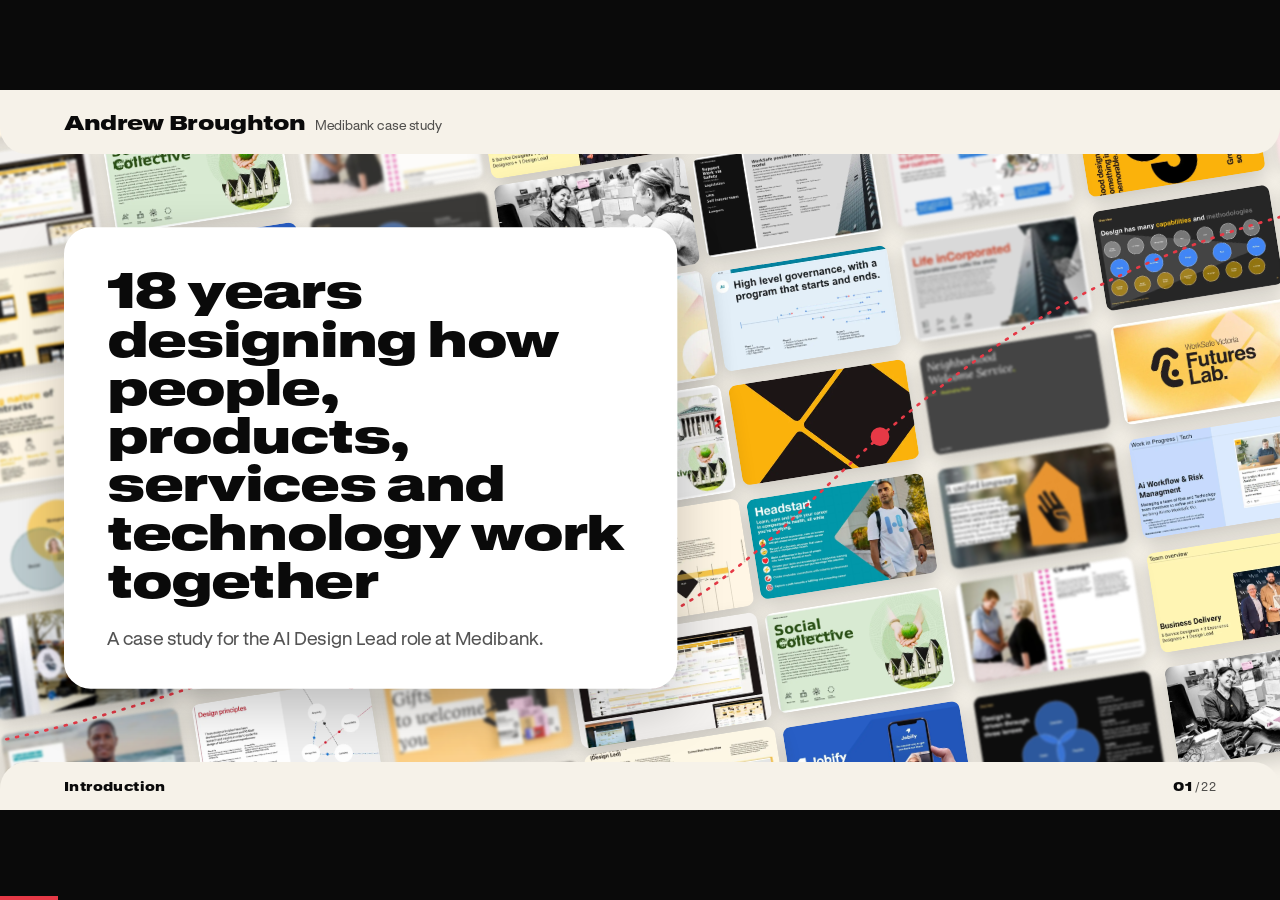
==== commit 008f5450: "a" ====
--- a/medibank/index.html
+++ b/medibank/index.html
@@ -288,7 +288,34 @@
 .bleed .frame-text .asks{color:#FF8A93}
 .bleed .frame-text h3{color:#fff}
 .bleed .frame-text .lede{background:#fff;color:var(--ink)}
-.bleed .intro-line{color:#fff}
+.bleed /* intro wall: a tilted plane of pack pages and photos covering the slide */
+.intro .s-body{overflow:visible}
+.wall{position:absolute;top:-96px;bottom:-72px;left:0;right:0;overflow:hidden;z-index:0;background:var(--cream)}
+.wall-in{position:absolute;left:-360px;top:-420px;width:2900px;display:grid;grid-template-columns:repeat(10,268px);gap:22px;transform:rotate(-9deg);animation:wallDrift 60s linear infinite alternate}
+.wall-in img{width:268px;height:151px;object-fit:cover;border-radius:12px;box-shadow:0 10px 30px rgba(0,0,0,.18);background:#fff;display:block}
+.wall-in .w1{filter:blur(1.2px)}.wall-in .w3{filter:blur(2.5px);opacity:.8}.wall-in .w4{transform:scale(1.08)}
+@keyframes wallDrift{to{transform:rotate(-9deg) translate(-180px,60px)}}
+.wall-rail{position:absolute;inset:0;width:100%;height:100%;pointer-events:none}
+.wall-rail path{fill:none;stroke:var(--primary);stroke-width:4;stroke-dasharray:3 12;stroke-linecap:round}
+.wall-rail circle{fill:var(--primary)}
+.intro-card{position:relative;z-index:2;background:#fff;border-radius:40px;padding:56px 64px 60px;max-width:920px;box-shadow:0 30px 80px rgba(0,0,0,.22)}
+.intro-card h1{max-width:none!important}
+@media (prefers-reduced-motion:reduce){.wall-in{animation:none}}
+/* guardrail cluster on red pages */
+.question .rail{position:absolute;right:0;top:24px;bottom:24px;width:860px;z-index:1}
+.question h2,.question .sub,.question .steps-row,.question .jump,.question .count,.ask .answer{max-width:900px}
+.question h2{font-size:84px}
+.rail-line{position:absolute;inset:0;width:100%;height:100%;overflow:visible}
+.rail-line path{fill:none;stroke:#fff;stroke-width:4;stroke-dasharray:3 12;stroke-linecap:round;opacity:.9}
+.rail-line circle{fill:#fff}
+.rail-card{position:absolute!important;height:auto!important;width:500px;display:block}
+.rail-card .media{position:relative!important;border-radius:20px!important;aspect-ratio:16/9;box-shadow:0 24px 60px rgba(0,0,0,.28);background:#fff}
+.rail-card .media img{object-fit:cover}
+.rail-card:hover .media{border-radius:40px!important}
+.rail-card .media + .rail-cap{position:absolute;left:14px;bottom:14px;z-index:2}
+.rail-cap{display:inline-block;box-shadow:0 4px 14px rgba(0,0,0,.2);background:#fff;color:var(--ink);border-radius:999px;padding:6px 14px;font-size:15px;font-weight:700}
+.rail-card.r0{left:80px;top:10px}.rail-card.r1{left:330px;top:300px;width:520px}.rail-card.r2{left:40px;top:600px;width:440px}
+.intro-line{color:#fff}
 .bleed .detail-btn{background:rgba(255,255,255,.12);color:#fff;border-color:rgba(255,255,255,.4)}
 .hero .stack{display:none!important}
 .hero .frame-text{max-width:720px!important;position:relative;z-index:1}
@@ -475,103 +502,60 @@
   "title": {
     "h": "18 years designing how people, products, services and technology work together",
     "lede": "A case study for the AI Design Lead role at Medibank.",
-    "collage": [
-      [
-        "intro-pub.jpg",
-        1520,
-        96,
-        420,
-        0,
-        4
-      ],
-      [
-        "intro-apcs.jpg",
-        1040,
-        120,
-        400,
-        0,
-        -5
-      ],
-      [
-        "intro-affinity.jpg",
-        1640,
-        640,
-        380,
-        0,
-        -3
-      ],
-      [
-        "intro-offsite.jpg",
-        1000,
-        740,
-        380,
-        0,
-        3
-      ],
-      [
-        "intro-colab.jpg",
-        1210,
-        250,
-        430,
-        1,
-        2
-      ],
-      [
-        "intro-methods.jpg",
-        1700,
-        250,
-        250,
-        1,
-        6
-      ],
-      [
-        "intro-cop.jpg",
-        1060,
-        520,
-        360,
-        1,
-        -2
-      ],
-      [
-        "intro-guidebook.jpg",
-        1330,
-        430,
-        270,
-        2,
-        -6
-      ],
-      [
-        "pub-dfsi-cover.jpg",
-        1610,
-        450,
-        270,
-        2,
-        5
-      ],
-      [
-        "cover-ai.jpg",
-        1110,
-        700,
-        360,
-        2,
-        3
-      ],
-      [
-        "intro-futures.jpg",
-        1440,
-        150,
-        330,
-        2,
-        -3
-      ],
-      [
-        "intro-guard.jpg",
-        1480,
-        700,
-        420,
-        2,
-        -3
-      ]
+    "wall": [
+      "pk-GR-01.webp",
+      "pk-WF-47.webp",
+      "pk-DG-01.webp",
+      "pk-NW-01.webp",
+      "pk-CP-43.webp",
+      "pk-OF-01.webp",
+      "pk-AL-01.webp",
+      "pk-MT-01.webp",
+      "colab-q1-photo.jpg",
+      "pk-WF-13.webp",
+      "pk-GR-08.webp",
+      "pk-DG-18.webp",
+      "pk-CP-21.webp",
+      "pk-NW-12.webp",
+      "pk-DO-22.webp",
+      "pk-WF-69.webp",
+      "futures-q1-photo.jpg",
+      "pk-OF-18.webp",
+      "pk-CP-17.webp",
+      "pk-GR-06.webp",
+      "pk-NW-20.webp",
+      "pk-DG-36.webp",
+      "pk-WF-54.webp",
+      "pk-MT-28.webp",
+      "pk-DO-03.webp",
+      "practice-q1-photo.jpg",
+      "pk-CP-29.webp",
+      "pk-AF-01.webp",
+      "pk-GR-13.webp",
+      "pk-NW-22.webp",
+      "pk-WF-32.webp",
+      "pk-DG-45.webp",
+      "pk-CP-64.webp",
+      "pk-OF-23.webp",
+      "colab-q4-photo.jpg",
+      "pk-WF-50.webp",
+      "pk-GR-09.webp",
+      "pk-DG-57.webp",
+      "pk-NW-14.webp",
+      "pk-CP-11.webp",
+      "pk-DO-41.webp",
+      "pk-WF-20.webp",
+      "pk-MT-32.webp",
+      "pk-GR-17.webp",
+      "pk-FL-01.webp",
+      "pk-AL-07.webp",
+      "pk-CP-47.webp",
+      "pk-OF-26.webp",
+      "pk-DG-12.webp",
+      "pk-NW-09.webp",
+      "pk-WF-62.webp",
+      "pk-CP-58.webp",
+      "pk-DO-11.webp"
     ]
   },
   "me": {
@@ -624,7 +608,21 @@
       "this role"
     ],
     "answer": "AI is the new material for service design. It's fast becoming the interface to digital services, and it's very powerful. Investing now in managing its risk is what opens up the opportunity to use it well, and that's the work I'm most excited to do.",
-    "after": "The experience I think is relevant: one case study for each part of the brief."
+    "after": "The experience I think is relevant: one case study for each part of the brief.",
+    "visual": [
+      [
+        "pk-AL-01.webp",
+        "Enterprise AI Lab"
+      ],
+      [
+        "pk-WF-32.webp",
+        "WorkSafe of the Future: the non-human organisation"
+      ],
+      [
+        "pk-AL-02.webp",
+        "Falling behind: how we regulate AI, and use it"
+      ]
+    ]
   },
   "why": {
     "title": "Hold on to the outcome. Let the rest take shape behind it.",
@@ -649,8 +647,8 @@
     ]
   },
   "map": {
-    "title": "Four case studies, from a much longer list",
-    "sub": "The experience I think is relevant: one case study for each part of the brief, drawn from 18 years across in-house, consultancy and agency.",
+    "title": "Four case studies",
+    "sub": "The experience I think is relevant: one case study for each part of the brief.",
     "clients": "Clients include Australia Post, Meta, World Vision, Optus, Coles, Flybuys, Seek, ME Bank, EnergyAustralia, MIFF, Melbourne Museum and Ford.",
     "back": [
       [
@@ -943,6 +941,20 @@
     ],
     "projects": [
       "futures"
+    ],
+    "visual": [
+      [
+        "pk-WF-69.webp",
+        "Probable, plausible and possible futures"
+      ],
+      [
+        "pk-WF-47.webp",
+        "Four future worlds"
+      ],
+      [
+        "pk-WF-13.webp",
+        "Emerging themes"
+      ]
     ]
   },
   {
@@ -1066,6 +1078,20 @@
     ],
     "projects": [
       "colab"
+    ],
+    "visual": [
+      [
+        "pk-NW-09.webp",
+        "Co-design, experience prototype"
+      ],
+      [
+        "pk-NW-12.webp",
+        "A unified language"
+      ],
+      [
+        "pk-NW-27.webp",
+        "How is it performing?"
+      ]
     ]
   },
   {
@@ -1182,6 +1208,20 @@
     ],
     "projects": [
       "practice"
+    ],
+    "visual": [
+      [
+        "pk-DG-18.webp",
+        "The Design Practice Model"
+      ],
+      [
+        "pk-OF-18.webp",
+        "Centralising a design practice"
+      ],
+      [
+        "pk-CP-29.webp",
+        "Vision, future state, roadmap"
+      ]
     ]
   },
   {
@@ -1301,6 +1341,20 @@
     ],
     "projects": [
       "ai"
+    ],
+    "visual": [
+      [
+        "pk-AF-01.webp",
+        "AI use case assessment workflow"
+      ],
+      [
+        "pk-AL-07.webp",
+        "High-level governance"
+      ],
+      [
+        "pk-DO-22.webp",
+        "AI workflow and risk management"
+      ]
     ]
   }
 ];
@@ -1428,7 +1482,7 @@
 
 /* Speaker notes for non-frame slides. Frames and question slides carry .notes in QUESTIONS. */
 const NOTES = {
-  "intro": "Thank the panel. A quick hello, then straight into who I am.",
+  "intro": "Thank the panel. Light touch, said not written: I have done a lot of decks in my time. Then straight into who I am.",
   "published": "Close: don't just take my word for it. The work has been recognised, published, and presented.",
   "reflect": "[[Reflections still to write: one learned, one mistake, one do-differently per project.]]",
   "map": "Four case studies, one per part of the brief. Behind them sits a much longer list of work and clients; name a few: Australia Post, Meta, Optus, Coles.",
@@ -1465,13 +1519,19 @@
 }
 
 const slides = [];
+/* Guardrail-style cluster: pack pages joined by a dotted path with nodes, after the CX Guard Rails pack */
+const railVis = (items, light) => `<div class="rail${light?" light":""}" aria-hidden="false">
+  <svg class="rail-line" viewBox="0 0 860 860" preserveAspectRatio="none" aria-hidden="true"><path d="M60 40 C 60 160, 420 120, 430 250 S 120 420, 150 560 S 700 640, 760 820" /><circle cx="60" cy="40" r="11"/><circle cx="430" cy="250" r="11"/><circle cx="150" cy="560" r="11"/><circle cx="760" cy="820" r="11"/></svg>
+  ${items.map(([f,c],k)=>`<button class="case shot rail-card r${k}" data-full="${IMG}${f}" data-caption="${esc(c)}"><div class="media"><img src="${IMG}${f}" alt="${esc(c)}" data-kind="Pack page" data-hint=""></div><span class="rail-cap">${esc(c)}</span></button>`).join("")}
+</div>`;
 const add = (id, cls, label, sub, inner, meta={}) => slides.push({id, cls, label, sub, inner, ...meta});
 
 /* Title */
 add("intro","intro","Introduction","",`
-  <div class="collage" aria-hidden="true">${STORY.title.collage.map(([f,x,y,w,d,r],k)=>`<img class="cl d${d}" src="${IMG}${f}" alt="" style="left:${x}px;top:${y}px;width:${w}px;--r:${r}deg;--k:${k}">`).join("")}</div>
+  <div class="wall" aria-hidden="true"><div class="wall-in">${STORY.title.wall.concat(STORY.title.wall.slice(0,40)).map((f,k)=>`<img src="${IMG}${f}" alt="" class="w${k%5}" style="--k:${k}">`).join("")}</div><svg class="wall-rail" viewBox="0 0 1920 1080" preserveAspectRatio="none"><path d="M-20 980 C 380 900, 520 760, 760 820 S 1180 640, 1320 520 S 1640 260, 1960 180"/><circle cx="760" cy="820" r="14"/><circle cx="1320" cy="520" r="14"/></svg></div>
+  <div class="intro-card">
   <h1>${esc(STORY.title.h)}</h1>
-  <p class="intro-sub">${esc(STORY.title.lede)}</p>`);
+  <p class="intro-sub">${esc(STORY.title.lede)}</p></div>`);
 
 /* Who I am */
 add("me","me","Who I am","",`
@@ -1491,7 +1551,7 @@
   <p class="count">${esc(STORY.ask.kicker)}</p>
   <h2>${STORY.ask.lines.map(l=>`<span class="ln"><span>${esc(l)}</span></span>`).join("")}</h2>
   <p class="answer">${esc(STORY.ask.answer)}</p>
-`);
+  ${railVis(STORY.ask.visual,true)}`);
 
 /* Project map as a Gantt: the four questions read as stages; each project's bar spans the stages it answers */
 const QSHORT = ["Strategy and visioning","Helping teams through ambiguity","Practice improvement","Guidance and standards"];
@@ -1508,8 +1568,7 @@
   }).join("");
   return `<div class="g-track">${[0,1,2,3].map(i=>`<span class="g-col" style="left:${i*25}%"></span>`).join("")}${link}${segs}</div>`;
 };
-add("map","map","The case studies","From a much longer list",`
-  <div class="collage back" aria-hidden="true">${STORY.map.back.map(([f,x,y,w,r])=>`<img class="cl" src="${IMG}${f}" alt="" style="left:${x}px;top:${y}px;width:${w}px;--r:${r}deg">`).join("")}</div>
+add("map","map","The case studies","One per question",`
   <div class="map-in">
   <h2>${esc(STORY.map.title)}</h2>
   <p class="cs-sub">${esc(STORY.map.sub)}</p>
@@ -1519,7 +1578,6 @@
       <p class="cs-q">${esc(q.lines.join(" "))}</p>
       <div class="cs-img media"><img src="${IMG}cover-${p.id}.jpg" alt="" data-kind="${esc(p.name)}" data-hint=""></div>
       <h3>${esc(p.name)}</h3><p class="cs-org">${esc(p.org)}</p><p class="cs-t">${esc(p.tackle||"")}</p></a>`;}).join("")}</div>
-  <p class="cs-clients">${esc(STORY.map.clients)}</p>
   </div>`);
 
 let alt = false;
@@ -1531,7 +1589,8 @@
     <h2>${q.lines.map(l=>`<span class="ln"><span>${esc(l)}</span></span>`).join("")}</h2>
     <p class="sub">${esc(q.sub)}</p>
     ${q.steps?`<ol class="steps-row">${q.steps.map(t=>`<li>${esc(t)}</li>`).join("")}</ol>`:""}
-    <div class="jump">${(q.projects||PROJECTS.map(p=>p.id)).map(id=>PROJECTS.find(p=>p.id===id)).map(p=>`<a class="pill light" href="#${qid}-${p.id}">${esc(p.name)}</a>`).join("")}</div>`,
+    <div class="jump">${(q.projects||PROJECTS.map(p=>p.id)).map(id=>PROJECTS.find(p=>p.id===id)).map(p=>`<a class="pill light" href="#${qid}-${p.id}">${esc(p.name)}</a>`).join("")}</div>
+    ${q.visual?railVis(q.visual,true):""}`,
     {q:qi, notes:q.notes||""});
 
   (q.projects||PROJECTS.map(p=>p.id)).map(id=>PROJECTS.find(p=>p.id===id)).forEach(p=>{
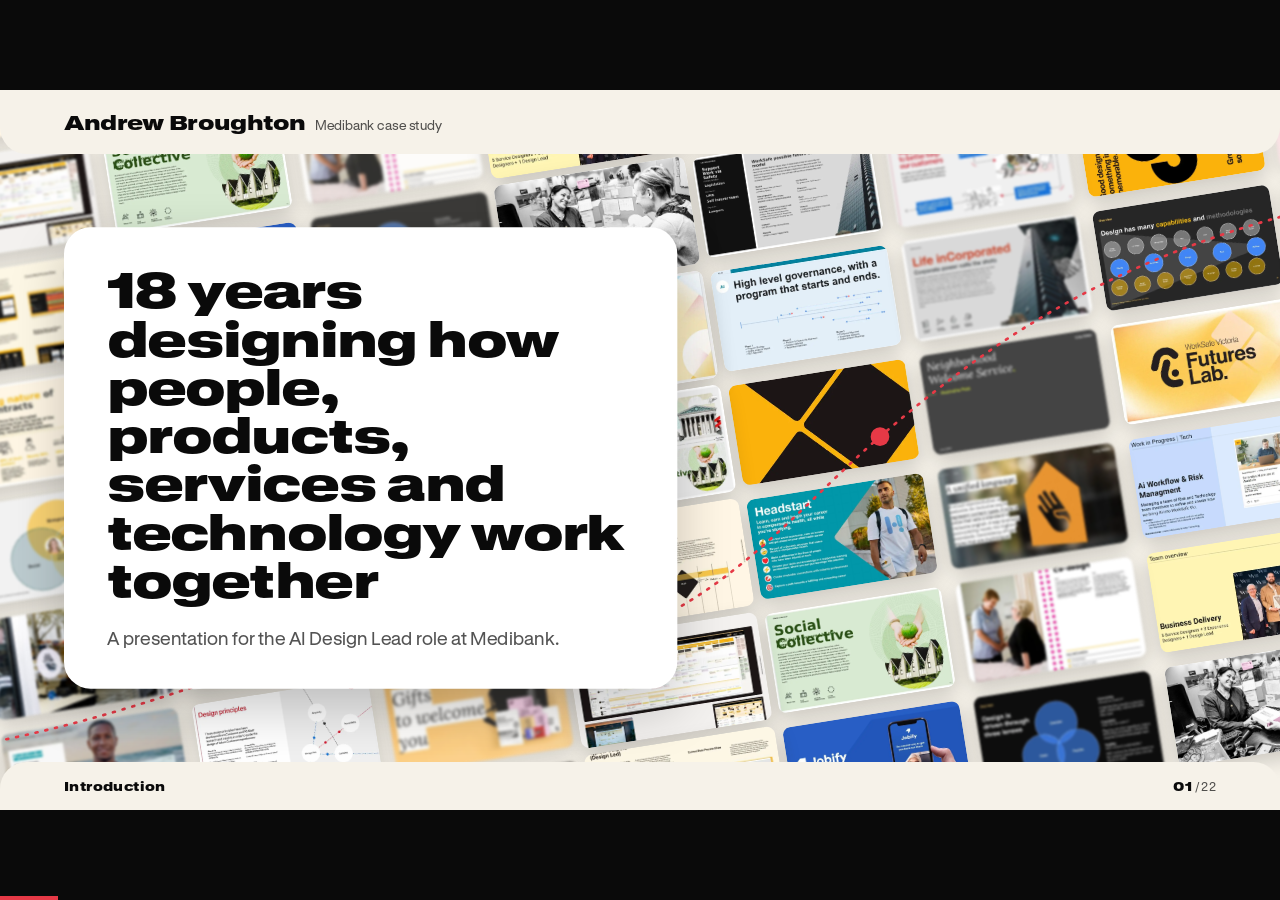
==== commit 145ea08b: "a" ====
--- a/medibank/index.html
+++ b/medibank/index.html
@@ -323,6 +323,7 @@
 .hero-img{left:880px!important}
 .close-img{left:1000px!important}
 .close-in{max-width:860px}
+.close-img .media img{object-position:right center}
 .bleed-tag{position:absolute;right:96px;bottom:24px;z-index:2;display:inline-flex;gap:12px;align-items:baseline;background:var(--primary);color:#fff;border-radius:999px;padding:10px 20px;font-size:17px;pointer-events:none}
 .bleed-tag b{font-family:var(--M);font-weight:900;font-size:15px}
 .close .bleed-bg::after{background:linear-gradient(90deg,rgba(10,10,10,.8) 0%,rgba(10,10,10,.45) 38%,rgba(10,10,10,0) 60%)}
@@ -501,7 +502,7 @@
 const STORY = {
   "title": {
     "h": "18 years designing how people, products, services and technology work together",
-    "lede": "A case study for the AI Design Lead role at Medibank.",
+    "lede": "A presentation for the AI Design Lead role at Medibank.",
     "wall": [
       "pk-GR-01.webp",
       "pk-WF-47.webp",
@@ -740,8 +741,8 @@
   "close": {
     "h": "Thank you.",
     "sub": "Questions?",
-    "photo": "practice-q1-photo.jpg",
-    "caption": "The Enterprise Design team, WorkSafe Victoria",
+    "photo": "close-photo.jpg",
+    "caption": "A wall of concept sketches",
     "links": [
       "broughton.com.au",
       "linkedin.com/in/anmbroughton"
@@ -892,8 +893,8 @@
         "ph": "The strategy only looked three years ahead.",
         "pb": "The CEO's challenge was bigger: a scheme fit for the next 10, 20 and 30 years, in a changing economy. No one was looking at what the near and far future would ask of WorkSafe, or what that meant for decisions being made now.",
         "pimg": [
-          "futures-q1-framework.jpg",
-          "From the pack: probable, plausible and possible futures, beyond the current strategy horizon"
+          "futures-fl11.jpg",
+          "From the pack: the Innovation Lab operational plan, from strategy to design to outputs"
         ],
         "sh": "Map the next, near and far. Then test it in the present.",
         "sb": "Five emerging themes came from research and expert interviews, including CSIRO, the Grattan Institute and Telstra's former CTO. They became four future worlds, then focus areas and experiment briefs. We tested concepts like Workers Club and Jobify with real users, scaling them using the Eames' Powers of Ten.",
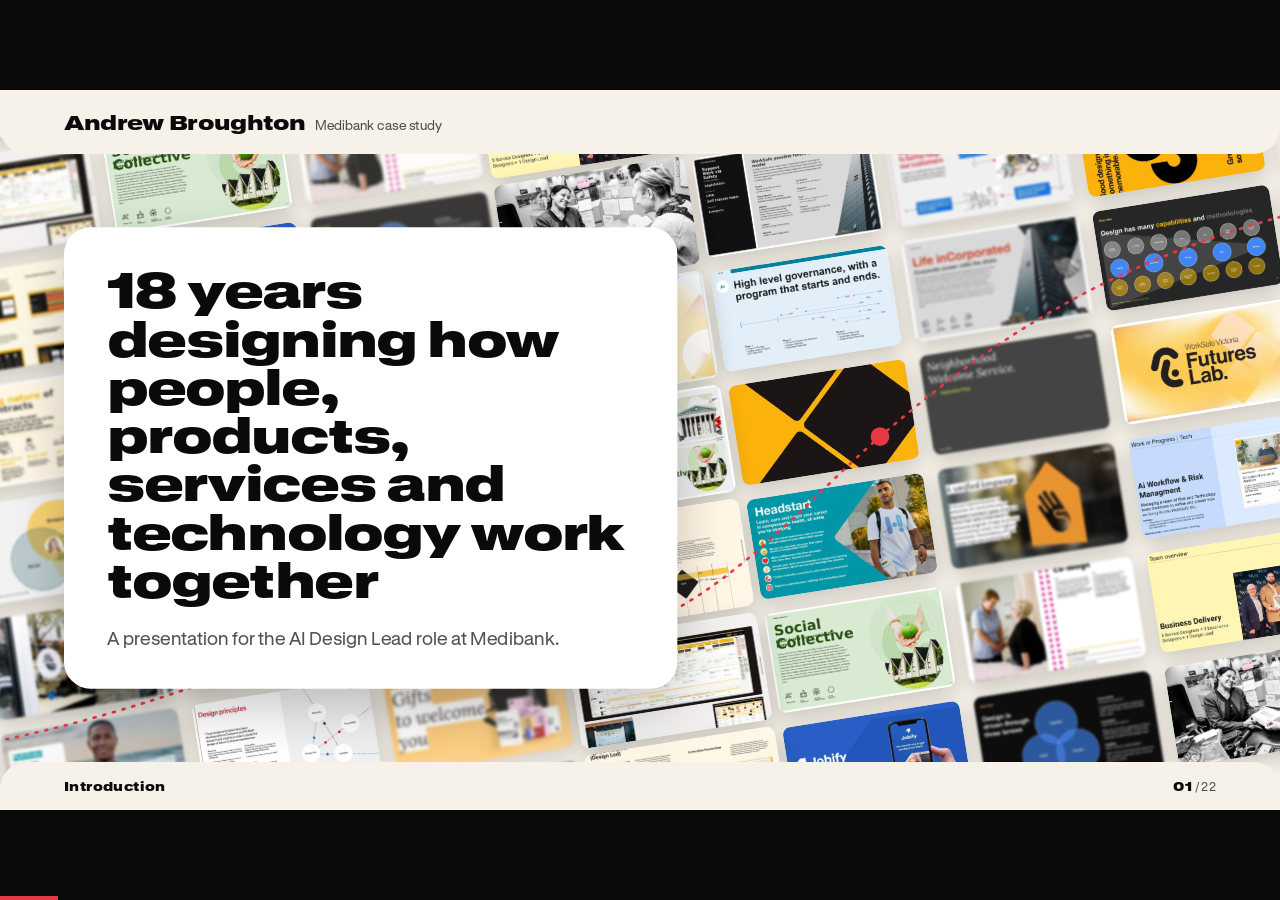
==== commit a322c951: "Update index.html" ====
--- a/medibank/index.html
+++ b/medibank/index.html
@@ -315,7 +315,7 @@
 .rail-card .media + .rail-cap{position:absolute;left:14px;bottom:14px;z-index:2}
 .rail-cap{display:inline-block;box-shadow:0 4px 14px rgba(0,0,0,.2);background:#fff;color:var(--ink);border-radius:999px;padding:6px 14px;font-size:15px;font-weight:700}
 .rail-card.r0{left:80px;top:10px}.rail-card.r1{left:330px;top:300px;width:520px}.rail-card.r2{left:40px;top:600px;width:440px}
-.intro-line{color:#fff}
+.intro-line{color:var(--ink)}
 .bleed .detail-btn{background:rgba(255,255,255,.12);color:#fff;border-color:rgba(255,255,255,.4)}
 .hero .stack{display:none!important}
 .hero .frame-text{max-width:720px!important;position:relative;z-index:1}
@@ -439,6 +439,39 @@
   .controls,.progress{display:none}
   *{-webkit-print-color-adjust:exact;print-color-adjust:exact}
 }
+
+/* ---- Layout finesse: more air on question and red pages ---- */
+.question .s-body{padding:64px 96px}
+.question .count{font-size:20px}
+.question h2,.question.ask h2{font-size:68px!important;line-height:1.04;margin-top:18px;max-width:880px}
+.question .sub{font-size:24px;line-height:1.45;margin-top:28px;max-width:780px}
+.question .steps-row{margin-top:32px;max-width:860px}
+.question .steps-row li{font-size:19px;padding:8px 20px 8px 8px}
+.question .jump{display:none}
+.question .ghost{display:none}
+.ask .answer{font-size:24px;max-width:820px;margin-top:32px}
+.question .rail{right:96px;top:64px;bottom:64px;width:720px}
+.rail-card{width:400px}
+.rail-card.r0{left:40px;top:0;width:400px}
+.rail-card.r1{left:300px;top:calc(50% - 115px);width:420px}
+.rail-card.r2{left:0;bottom:0;top:auto;width:380px}
+.rail-cap{font-size:14px;padding:5px 12px}
+
+/* problem / solution: wider gutter between text and image */
+.fd-text{max-width:600px}
+.fd-img{left:820px!important}
+.fd h3{font-size:46px}
+.fd-body{font-size:21px;line-height:1.55;margin-top:26px}
+.fd-out{margin-top:28px;padding-top:22px}
+/* answer slides: breathing room */
+.hero .frame-text{max-width:680px!important}
+.hero .frame-text .lede{margin-top:20px}
+.intro-line{font-size:23px;margin-top:30px;color:var(--ink-70)}
+.hero-img{left:880px!important}
+/* who I am */
+.me .arc{margin-top:40px;gap:32px}
+.me .stats{margin-top:40px;gap:28px}
+.me .stats b{font-size:34px}
 </style>
 </head>
 <body>
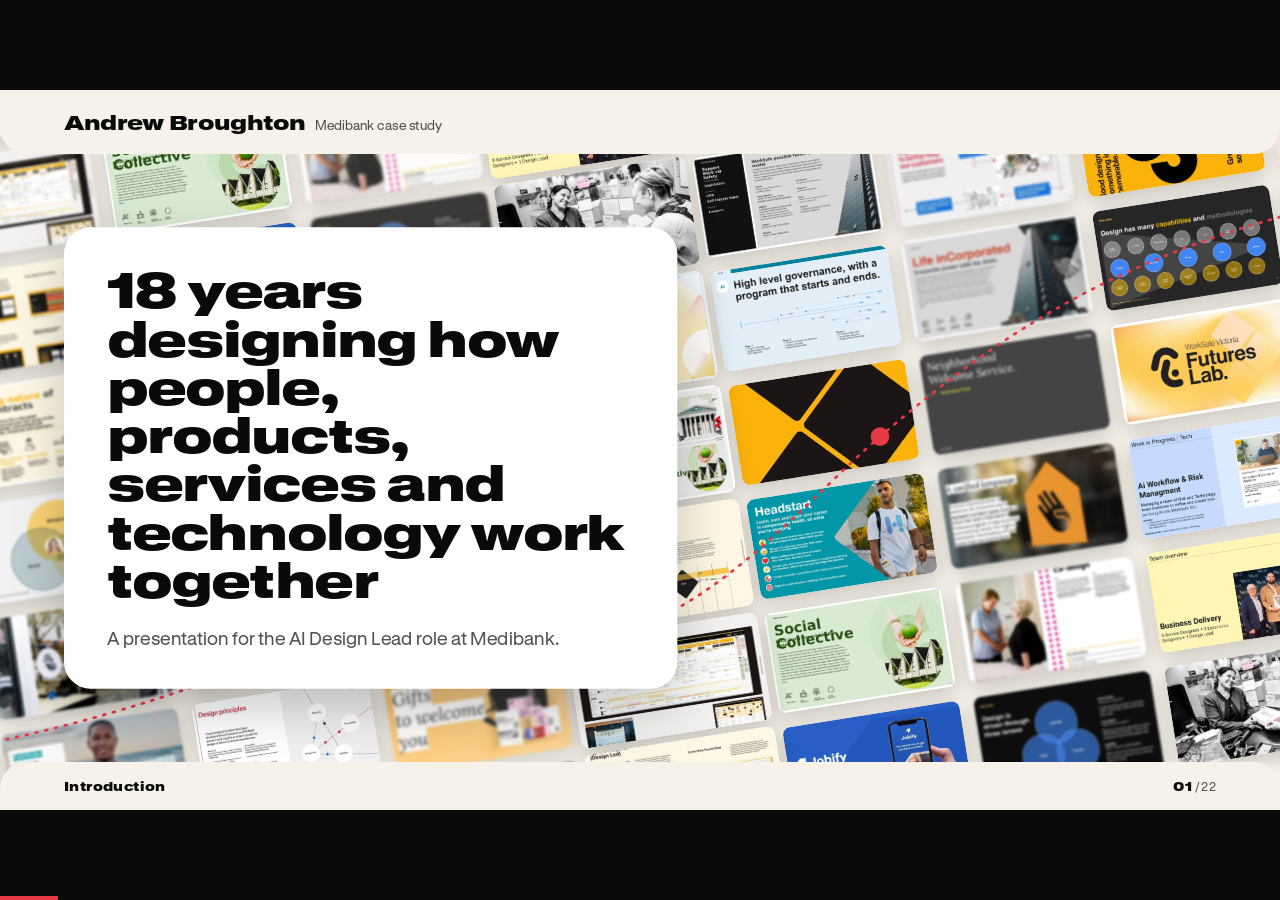
==== commit 787ba845: "a" ====
--- a/medibank/index.html
+++ b/medibank/index.html
@@ -645,16 +645,16 @@
     "after": "The experience I think is relevant: one case study for each part of the brief.",
     "visual": [
       [
-        "pk-AL-01.webp",
-        "Enterprise AI Lab"
-      ],
-      [
-        "pk-WF-32.webp",
+        "hr-WF-32.jpg",
         "WorkSafe of the Future: the non-human organisation"
       ],
       [
-        "pk-AL-02.webp",
-        "Falling behind: how we regulate AI, and use it"
+        "hr-WF-34.jpg",
+        "Artificial intelligence: near and far futures"
+      ],
+      [
+        "hr-DO-22.jpg",
+        "AI workflow and risk management"
       ]
     ]
   },
@@ -926,14 +926,14 @@
         "ph": "The strategy only looked three years ahead.",
         "pb": "The CEO's challenge was bigger: a scheme fit for the next 10, 20 and 30 years, in a changing economy. No one was looking at what the near and far future would ask of WorkSafe, or what that meant for decisions being made now.",
         "pimg": [
-          "futures-fl11.jpg",
-          "From the pack: the Innovation Lab operational plan, from strategy to design to outputs"
+          "hr-WF-13.jpg",
+          "From the pack: relevant trends and emerging themes"
         ],
         "sh": "Map the next, near and far. Then test it in the present.",
         "sb": "Five emerging themes came from research and expert interviews, including CSIRO, the Grattan Institute and Telstra's former CTO. They became four future worlds, then focus areas and experiment briefs. We tested concepts like Workers Club and Jobify with real users, scaling them using the Eames' Powers of Ten.",
         "simg": [
-          "futures-q2-framework.jpg",
-          "From the pack: the Innovation Lab, from weak signals to future solutions"
+          "hr-FL-08.jpg",
+          "From the pack: four focus areas, from return to work to mental injury"
         ],
         "hero": [
           "futures-q1-photo.jpg",
@@ -1035,14 +1035,14 @@
         "ph": "A vision, but no evidence of what communities would use.",
         "pb": "Australia Post wanted new essential services that would build its brand, empower individuals and connect communities. A traditional project wouldn't tell us what people actually needed, or whether they'd use it.",
         "pimg": [
-          "colab-q1-framework.jpg",
-          "From the pack: the ambition, across brand, individuals and communities"
+          "hr-NW-25.jpg",
+          "From the case study: Welcome Spaces with local businesses"
         ],
         "sh": "A design-led program, run from a shopfront.",
         "sb": "We set up a pop-up co-design lab in Footscray: open days, community workshops and live service prototypes with the people the service was for. We tracked the pilot week by week on a shared whiteboard, so the team and Australia Post could see what worked before it scaled.",
         "simg": [
-          "colab-q2-photo.jpg",
-          "In the work: the weekly pilot tracker, week 16"
+          "hr-NW-07.jpg",
+          "From the case study: how we did it, out of the lab"
         ],
         "hero": [
           "colab-q4-photo.jpg",
@@ -1115,16 +1115,16 @@
     ],
     "visual": [
       [
-        "pk-NW-09.webp",
-        "Co-design, experience prototype"
-      ],
-      [
-        "pk-NW-12.webp",
+        "hr-NW-12.jpg",
         "A unified language"
       ],
       [
-        "pk-NW-27.webp",
-        "How is it performing?"
+        "hr-NW-17.jpg",
+        "A campaign across the neighbourhood"
+      ],
+      [
+        "hr-NW-26.jpg",
+        "Community Connectors"
       ]
     ]
   },
@@ -1207,8 +1207,8 @@
         "ph": "Historic reform, and no shared way to deliver it.",
         "pb": "WorkSafe was heading into scheme reform. Design specialists were scattered across the organisation, every program delivered differently, and adoption was left to change management at the end.",
         "pimg": [
-          "practice-q1-framework.jpg",
-          "From the pack: centralising design alongside project management, business analysis, change and the EPMO"
+          "hr-DG-33.jpg",
+          "From the Guidelines: supporting healthcare providers"
         ],
         "sh": "A central practice, mapped to how WorkSafe delivers.",
         "sb": "I defined the roles and leadership layer, hired the team, and mapped the design process to the enterprise delivery framework with Technology: discovery and front-end visions before investment, then dual track delivery. The guidelines and methods toolkit put it all in one place, for designers and the business.",
@@ -1217,9 +1217,10 @@
           "From the Design Practice Guidelines: the practice model, mapped to WorkSafe's delivery framework"
         ],
         "hero": [
-          "practice-q2-photo.jpg",
-          "Co-design in the room with the business",
-          "In the work"
+          "hr-DO-24.jpg",
+          "Technology Delivery: 9 experience designers and a design lead",
+          "In the work",
+          "contain"
         ]
       },
       "ai": {
@@ -1245,16 +1246,16 @@
     ],
     "visual": [
       [
-        "pk-DG-18.webp",
-        "The Design Practice Model"
-      ],
-      [
-        "pk-OF-18.webp",
-        "Centralising a design practice"
-      ],
-      [
-        "pk-CP-29.webp",
-        "Vision, future state, roadmap"
+        "hr-DG-19.jpg",
+        "Human-centred design is a philosophy"
+      ],
+      [
+        "hr-DG-12.jpg",
+        "Benefits of HCD"
+      ],
+      [
+        "hr-DG-30.jpg",
+        "Identify and initiate"
       ]
     ]
   },
@@ -1360,8 +1361,8 @@
           "The AI use case submission and assessment workflow"
         ],
         "hero": [
-          "cover-ai.jpg",
-          "Enterprise AI Lab: the proposal",
+          "hr-AL-02.jpg",
+          "Falling behind: how we regulate AI, and how we use it",
           "The pack",
           "contain"
         ]
@@ -1610,7 +1611,7 @@
       <span class="cs-n">${i+1}</span>
       <p class="cs-area">${esc(q.area)}</p>
       <p class="cs-q">${esc(q.lines.join(" "))}</p>
-      <div class="cs-img media"><img src="${IMG}cover-${p.id}.jpg" alt="" data-kind="${esc(p.name)}" data-hint=""></div>
+      <div class="cs-img media${p.id==="ai"?" fit-contain":""}"><img src="${IMG}${p.id==="ai"?"hr-AL-02.jpg":"cover-"+p.id+".jpg"}" alt="" data-kind="${esc(p.name)}" data-hint=""></div>
       <h3>${esc(p.name)}</h3><p class="cs-org">${esc(p.org)}</p><p class="cs-t">${esc(p.tackle||"")}</p></a>`;}).join("")}</div>
   </div>`);
 
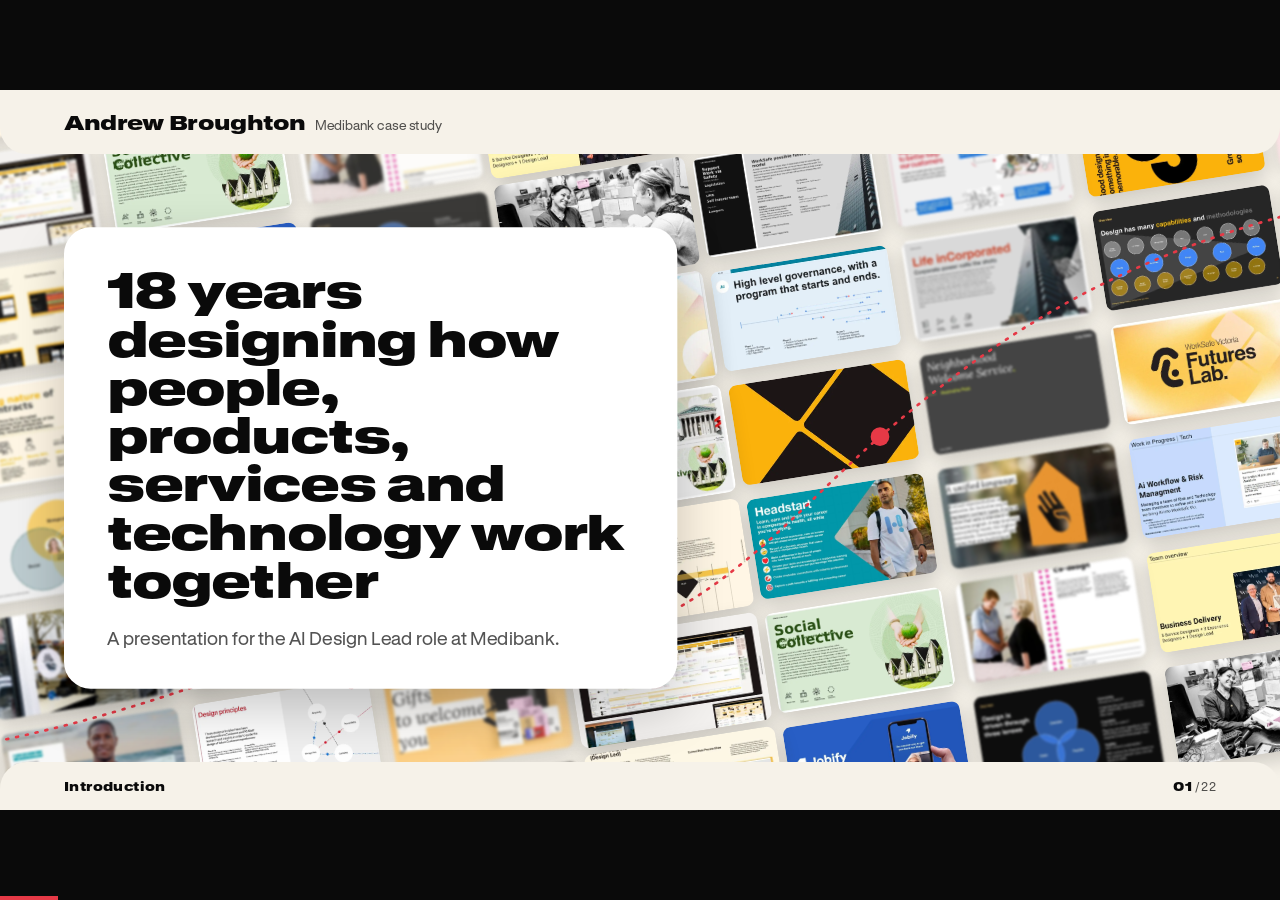
==== commit 85602185: "blah" ====
--- a/medibank/index.html
+++ b/medibank/index.html
@@ -645,16 +645,16 @@
     "after": "The experience I think is relevant: one case study for each part of the brief.",
     "visual": [
       [
-        "hr-WF-32.jpg",
-        "WorkSafe of the Future: the non-human organisation"
-      ],
-      [
-        "hr-WF-34.jpg",
-        "Artificial intelligence: near and far futures"
-      ],
-      [
-        "hr-DO-22.jpg",
-        "AI workflow and risk management"
+        "hr-WS-48.jpg",
+        "Life inCorporated: corporate power calls the shots"
+      ],
+      [
+        "hr-WS-50.jpg",
+        "Civic Gov: government by algorithm"
+      ],
+      [
+        "hr-WS-52.jpg",
+        "Social Collective: local living powered by the people"
       ]
     ]
   },
@@ -926,14 +926,14 @@
         "ph": "The strategy only looked three years ahead.",
         "pb": "The CEO's challenge was bigger: a scheme fit for the next 10, 20 and 30 years, in a changing economy. No one was looking at what the near and far future would ask of WorkSafe, or what that meant for decisions being made now.",
         "pimg": [
-          "hr-WF-13.jpg",
+          "hr-WS-11.jpg",
           "From the pack: relevant trends and emerging themes"
         ],
         "sh": "Map the next, near and far. Then test it in the present.",
         "sb": "Five emerging themes came from research and expert interviews, including CSIRO, the Grattan Institute and Telstra's former CTO. They became four future worlds, then focus areas and experiment briefs. We tested concepts like Workers Club and Jobify with real users, scaling them using the Eames' Powers of Ten.",
         "simg": [
-          "hr-FL-08.jpg",
-          "From the pack: four focus areas, from return to work to mental injury"
+          "hr-WS-60.jpg",
+          "From the pack: how we prioritised the threats and opportunities"
         ],
         "hero": [
           "futures-q1-photo.jpg",
@@ -978,16 +978,16 @@
     ],
     "visual": [
       [
-        "pk-WF-69.webp",
-        "Probable, plausible and possible futures"
-      ],
-      [
-        "pk-WF-47.webp",
-        "Four future worlds"
-      ],
-      [
-        "pk-WF-13.webp",
-        "Emerging themes"
+        "hr-WS-05.jpg",
+        "Thinking ten years ahead"
+      ],
+      [
+        "hr-WS-30.jpg",
+        "The non-human organisation"
+      ],
+      [
+        "hr-WS-63.jpg",
+        "Acceleration of safety via robotics"
       ]
     ]
   },
@@ -1217,10 +1217,10 @@
           "From the Design Practice Guidelines: the practice model, mapped to WorkSafe's delivery framework"
         ],
         "hero": [
-          "hr-DO-24.jpg",
-          "Technology Delivery: 9 experience designers and a design lead",
+          "practice-photo-1482.jpg",
+          "The Enterprise Design team, WorkSafe Victoria",
           "In the work",
-          "contain"
+          "cover"
         ]
       },
       "ai": {
@@ -1611,7 +1611,7 @@
       <span class="cs-n">${i+1}</span>
       <p class="cs-area">${esc(q.area)}</p>
       <p class="cs-q">${esc(q.lines.join(" "))}</p>
-      <div class="cs-img media${p.id==="ai"?" fit-contain":""}"><img src="${IMG}${p.id==="ai"?"hr-AL-02.jpg":"cover-"+p.id+".jpg"}" alt="" data-kind="${esc(p.name)}" data-hint=""></div>
+      <div class="cs-img media${p.id==="ai"?" fit-contain":""}"><img src="${IMG}${({ai:"hr-AL-02.jpg",futures:"hr-CP-43.jpg"})[p.id]||"cover-"+p.id+".jpg"}" alt="" data-kind="${esc(p.name)}" data-hint=""></div>
       <h3>${esc(p.name)}</h3><p class="cs-org">${esc(p.org)}</p><p class="cs-t">${esc(p.tackle||"")}</p></a>`;}).join("")}</div>
   </div>`);
 
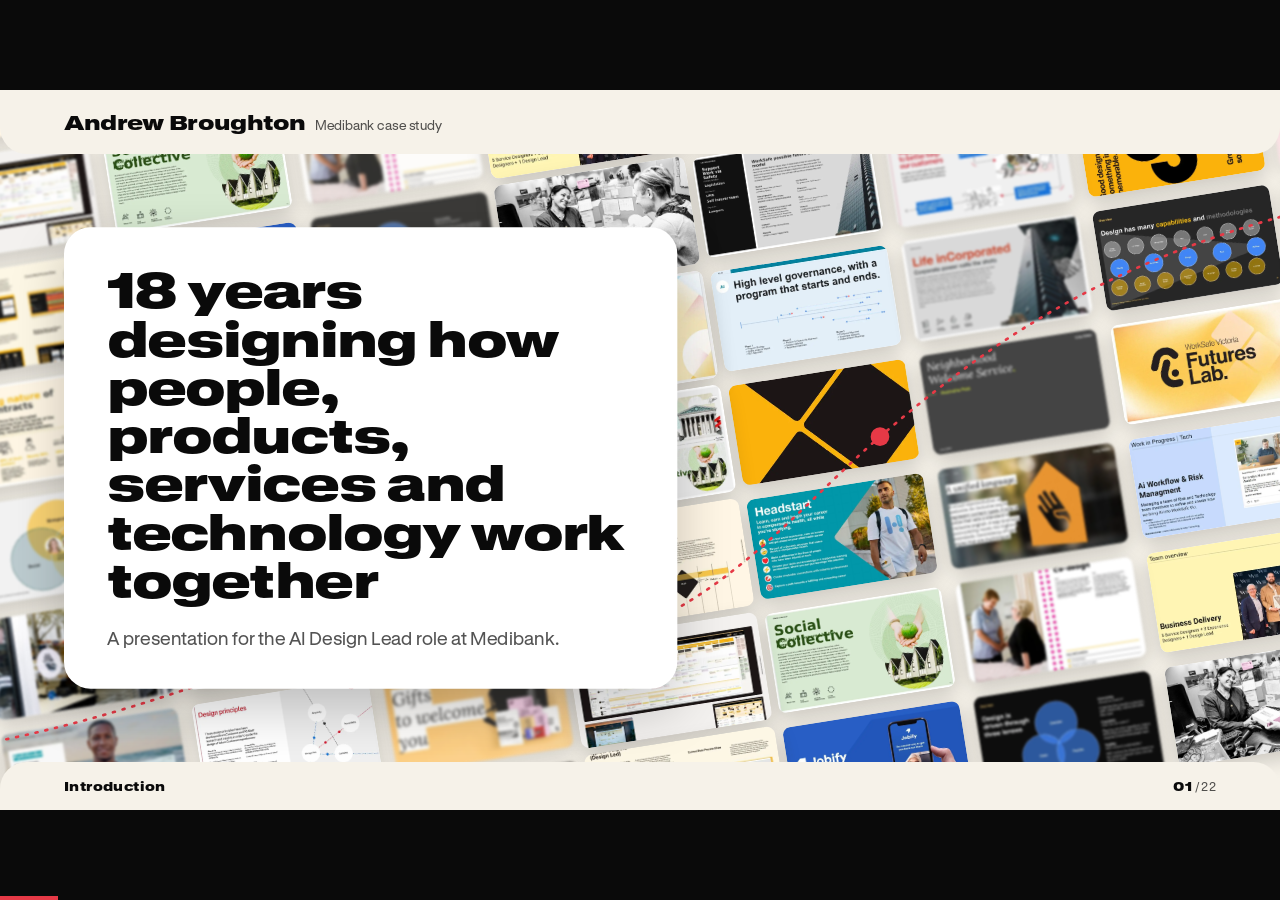
==== commit 54584f4e: "m," ====
--- a/medibank/index.html
+++ b/medibank/index.html
@@ -323,7 +323,7 @@
 .hero-img{left:880px!important}
 .close-img{left:1000px!important}
 .close-in{max-width:860px}
-.close-img .media img{object-position:right center}
+.close-img .media img{object-position:center 34%}
 .bleed-tag{position:absolute;right:96px;bottom:24px;z-index:2;display:inline-flex;gap:12px;align-items:baseline;background:var(--primary);color:#fff;border-radius:999px;padding:10px 20px;font-size:17px;pointer-events:none}
 .bleed-tag b{font-family:var(--M);font-weight:900;font-size:15px}
 .close .bleed-bg::after{background:linear-gradient(90deg,rgba(10,10,10,.8) 0%,rgba(10,10,10,.45) 38%,rgba(10,10,10,0) 60%)}
@@ -774,8 +774,8 @@
   "close": {
     "h": "Thank you.",
     "sub": "Questions?",
-    "photo": "close-photo.jpg",
-    "caption": "A wall of concept sketches",
+    "photo": "close-photo-8218.jpg",
+    "caption": "Mt Dare, on the edge of the Simpson Desert",
     "links": [
       "broughton.com.au",
       "linkedin.com/in/anmbroughton"
@@ -1704,7 +1704,7 @@
 add("close","close","Thank you","Questions",`
   <button class="case shot fd-img hero-img close-img" data-full="${IMG}${STORY.close.photo}" data-caption="${esc(STORY.close.caption)}">
     <div class="media"><img src="${IMG}${STORY.close.photo}" alt="${esc(STORY.close.caption)}" data-kind="Photo" data-hint=""></div>
-    <span class="tag"><b>In the work</b><span>${esc(STORY.close.caption)}</span></span></button>
+    <span class="tag"><b>Outside work</b><span>${esc(STORY.close.caption)}</span></span></button>
   <div class="close-in"><h2>${esc(STORY.close.h)}</h2><p class="close-q">${esc(STORY.close.sub)}</p>
   <p class="close-links">${STORY.close.links.map(l=>`<span>${esc(l)}</span>`).join("")}</p></div>
 `);
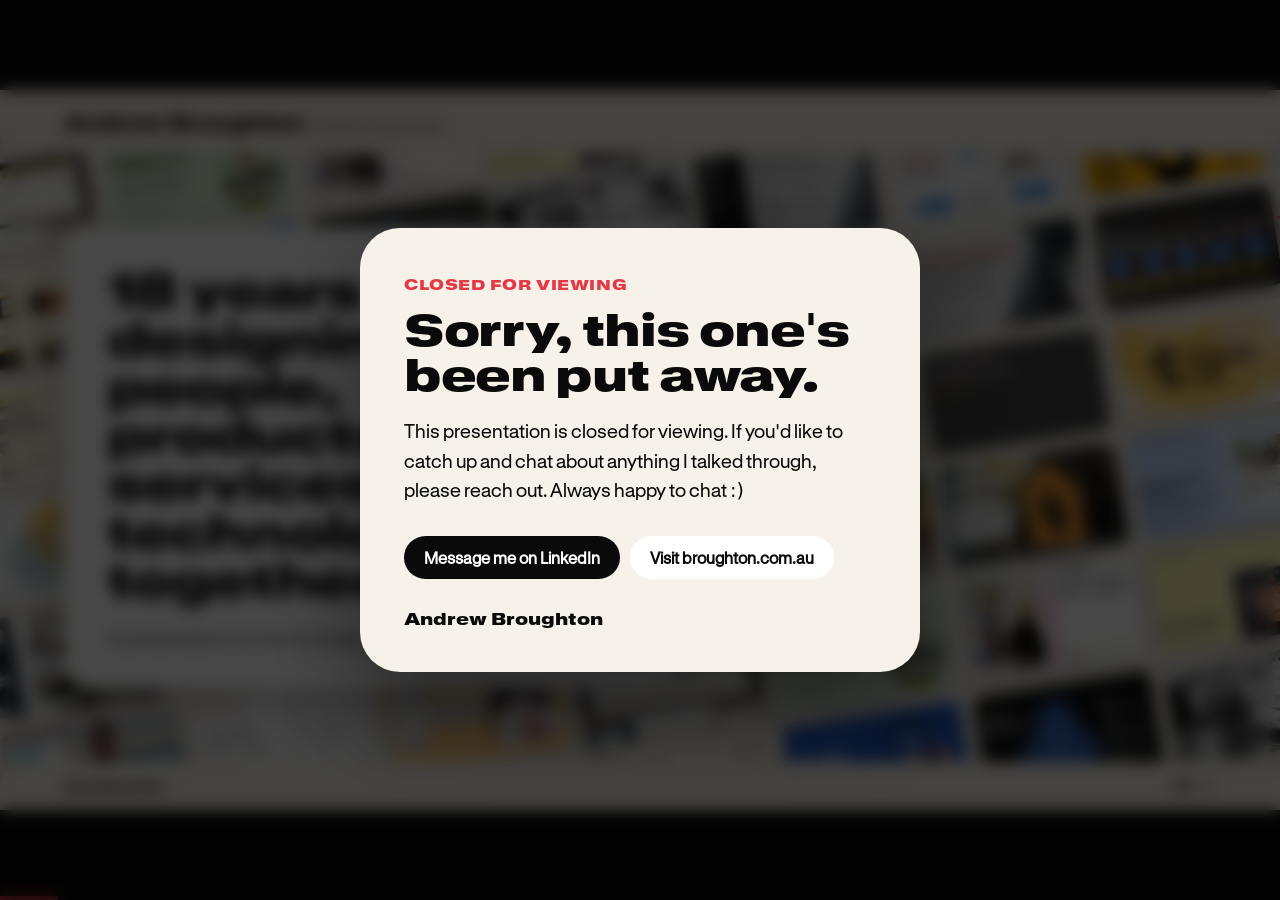
==== commit c75165b8: "a" ====
--- a/medibank/index.html
+++ b/medibank/index.html
@@ -3,7 +3,8 @@
 <head>
 <meta charset="utf-8">
 <meta name="viewport" content="width=device-width, initial-scale=1">
-<meta name="robots" content="noindex, nofollow">
+<meta name="robots" content="noindex, nofollow, noarchive, nosnippet, noimageindex">
+<meta name="googlebot" content="noindex, nofollow, noarchive, nosnippet, noimageindex">
 <title>Andrew Broughton, Medibank case study</title>
 <style>
 /* Type and tokens match broughton.com.au/styles.css.
@@ -1888,5 +1889,35 @@
 const start = slides.findIndex(s=>"#"+s.id===location.hash);
 show(start>0 ? start : 0, false);
 </script>
+
+<!-- Closed for viewing: overlay sits over the deck; remove this block to reopen -->
+<style>
+#closed{position:fixed;inset:0;z-index:2147483647;display:grid;place-items:center;padding:24px;background:rgba(0,0,0,.72);backdrop-filter:blur(8px);-webkit-backdrop-filter:blur(8px);font-family:var(--L,"Helvetica Neue",Arial,sans-serif)}
+#closed .card{max-width:560px;width:100%;background:#F6F2E9;color:#0A0A0A;border-radius:40px;padding:48px 44px 44px;box-shadow:0 40px 100px rgba(0,0,0,.45)}
+#closed .k{font-family:var(--M,"Arial Black",Arial,sans-serif);font-weight:900;font-size:14px;letter-spacing:.04em;text-transform:uppercase;color:#E63946;margin:0}
+#closed h1{font-family:var(--M,"Arial Black",Arial,sans-serif);font-weight:900;font-size:clamp(30px,6vw,44px);line-height:1.02;letter-spacing:-.03em;margin:14px 0 0}
+#closed p.b{font-size:19px;line-height:1.55;margin:20px 0 0}
+#closed .links{display:flex;flex-wrap:wrap;gap:10px;margin-top:30px}
+#closed .links a{text-decoration:none;font-weight:600;font-size:16px;padding:12px 20px;border-radius:999px;background:#0A0A0A;color:#fff}
+#closed .links a.alt{background:#fff;color:#0A0A0A}
+#closed .links a:hover{background:#E63946;color:#fff}
+#closed .sig{margin:30px 0 0;font-family:var(--M,"Arial Black",Arial,sans-serif);font-weight:900;font-size:16px}
+@media (max-width:480px){#closed .card{padding:36px 26px 30px;border-radius:28px}#closed p.b{font-size:17px}}
+</style>
+<div id="closed" role="dialog" aria-modal="true" aria-labelledby="closed-t">
+  <div class="card">
+    <p class="k">Closed for viewing</p>
+    <h1 id="closed-t">Sorry, this one's been put away.</h1>
+    <p class="b">This presentation is closed for viewing. If you'd like to catch up and chat about anything I talked through, please reach out. Always happy to chat :)</p>
+    <div class="links"><a href="https://www.linkedin.com/in/anmbroughton" rel="noopener">Message me on LinkedIn</a><a class="alt" href="/">Visit broughton.com.au</a></div>
+    <p class="sig">Andrew Broughton</p>
+  </div>
+</div>
+<script>
+(function(){const o=document.getElementById("closed");
+[...document.body.children].forEach(el=>{if(el!==o&&el.tagName!=="SCRIPT"&&el.tagName!=="STYLE"){el.inert=true;el.setAttribute("aria-hidden","true");}});
+["keydown","keyup","wheel","touchstart","touchmove"].forEach(t=>addEventListener(t,e=>{if(!o.contains(e.target)){e.stopImmediatePropagation();if(e.cancelable&&t!=="touchstart")e.preventDefault();}},{capture:true,passive:false}));
+document.documentElement.style.overflow="hidden";})();
+</script>
 </body>
 </html>
